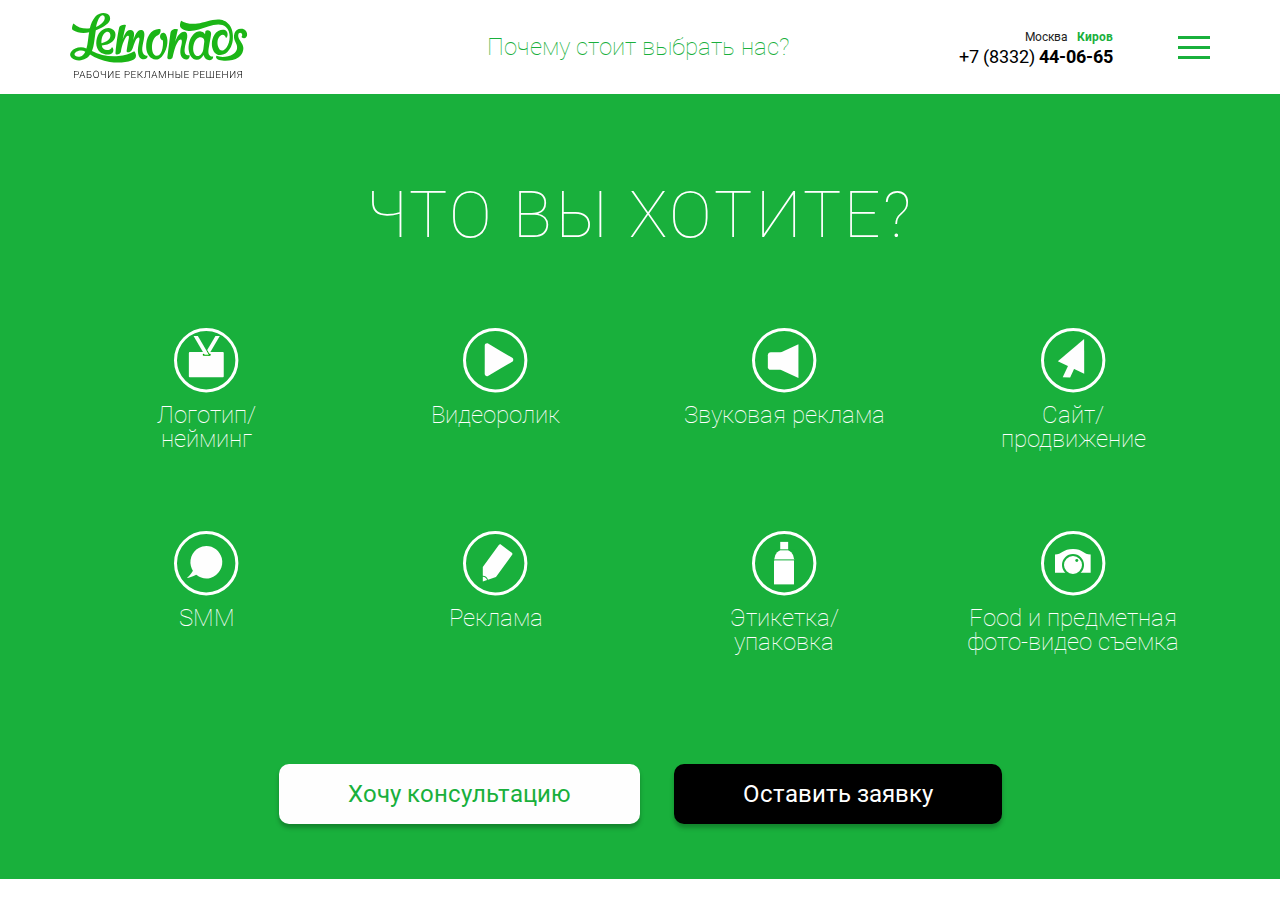
==== index.html @ 6848acca "+ кнопки в hero" ====
<!DOCTYPE html>
<html lang="en">
<head>
    <meta charset="UTF-8">
    <meta name="viewport" content="width=device-width, initial-scale=1.0">
    <title>Lemonads</title>
    <link rel="stylesheet" href="css/style.min.css">
</head>
<body>
    <header class="header">
        <div class="container">
            <div class="header__wrap">

                <div class="header__logo-box">
                    <a href="#"><img src="images/logo.svg" alt="lemonads"></a>
                </div>

                <div class="header__query">Почему стоит выбрать нас?</div>

                <div class="header__phone-menu">
                    <div class="header__phone-box">
                        <div class="header__city-box">
                            <span class="header__city">Москва</span>
                            <span class="header__city header__city_active">Киров</span>
                        </div>
                        <a href="tel:+78332440665">+7 (8332) <strong>44-06-65</strong></a>
                    </div>
                    <button class="btn-menu">
                        <span class="line line-1"></span>
                        <span class="line line-2"></span>
                        <span class="line line-3"></span>
                    </button>
                </div>
            </div>
            <!-- /.header__wrap -->
        </div>
        <!-- /.container -->
    </header>
    <!-- /.header -->

    <main class="main">
        <section class="section hero">
            <div class="container">
                <h1 class="hero__title">Что вы хотите?</h1>

                <div class="hero__wrap">

                    <div class="hero__box">
                        <div class="hero__box-img">
                            <img src="images/hero-1.svg" alt="">
                        </div>
                        <p class="hero__text">Логотип/<br>нейминг</p>
                    </div>
                    <div class="hero__box">
                        <div class="hero__box-img">
                            <img src="images/hero-2.svg" alt="">
                        </div>
                        <p class="hero__text">Видеоролик</p>
                    </div>
                    <div class="hero__box">
                        <div class="hero__box-img">
                            <img src="images/hero-3.svg" alt="">
                        </div>
                        <p class="hero__text">Звуковая реклама</p>
                    </div>
                    <div class="hero__box">
                        <div class="hero__box-img">
                            <img src="images/hero-4.svg" alt="">
                        </div>
                        <p class="hero__text">Сайт/<br>продвижение</p>
                    </div>

                    <div class="hero__box">
                        <div class="hero__box-img">
                            <img src="images/hero-5.svg" alt="">
                        </div>
                        <p class="hero__text">SMM</p>
                    </div>
                    <div class="hero__box">
                        <div class="hero__box-img">
                            <img src="images/hero-6.svg" alt="">
                        </div>
                        <p class="hero__text">Реклама</p>
                    </div>
                    <div class="hero__box">
                        <div class="hero__box-img">
                            <img src="images/hero-7.svg" alt="">
                        </div>
                        <p class="hero__text">Этикетка/<br>упаковка</p>
                    </div>
                    <div class="hero__box">
                        <div class="hero__box-img">
                            <img src="images/hero-8.svg" alt="">
                        </div>
                        <p class="hero__text">Food и предметная<br>фото-видео съемка</p>
                    </div>


                </div>
                <!-- /.hero__wrap -->

                <div class="hero__btn-box">
                    <button class="btn btn-white">Хочу консультацию</button>
                    <button class="btn btn-black">Оставить заявку</button>
                </div>
            </div>
        </section>
        <!-- /.section hero -->

    </main>
    <!-- /.main -->
</body>
</html>
---- css/style.min.css ----
/* http://meyerweb.com/eric/tools/css/reset/
   v2.0-modified | 20110126
   License: none (public domain)
*/
html, body, div, span, applet, object, iframe,
h1, h2, h3, h4, h5, h6, p, blockquote, pre,
a, abbr, acronym, address, big, cite, code,
del, dfn, em, img, ins, kbd, q, s, samp,
small, strike, strong, sub, sup, tt, var,
b, u, i, center,
dl, dt, dd, ol, ul, li,
fieldset, form, label, legend,
table, caption, tbody, tfoot, thead, tr, th, td,
article, aside, canvas, details, embed,
figure, figcaption, footer, header, hgroup,
menu, nav, output, ruby, section, summary,
time, mark, audio, video {
  margin: 0;
  padding: 0;
  border: 0;
  font-size: 100%;
  font: inherit;
  vertical-align: baseline;
}

/* make sure to set some focus styles for accessibility */
:focus {
  outline: 0;
}

/* HTML5 display-role reset for older browsers */
article, aside, details, figcaption, figure,
footer, header, hgroup, menu, nav, section {
  display: block;
}

body {
  line-height: 1;
}

ol, ul {
  list-style: none;
}

blockquote, q {
  quotes: none;
}

blockquote:before, blockquote:after,
q:before, q:after {
  content: '';
  content: none;
}

table {
  border-collapse: collapse;
  border-spacing: 0;
}

input[type=search]::-webkit-search-cancel-button,
input[type=search]::-webkit-search-decoration,
input[type=search]::-webkit-search-results-button,
input[type=search]::-webkit-search-results-decoration {
  -webkit-appearance: none;
  -moz-appearance: none;
}

input[type=search] {
  -webkit-appearance: none;
  -moz-appearance: none;
  box-sizing: content-box;
}

textarea {
  overflow: auto;
  vertical-align: top;
  resize: vertical;
}

/**
 * Correct `inline-block` display not defined in IE 6/7/8/9 and Firefox 3.
 */
audio,
canvas,
video {
  display: inline-block;
  *display: inline;
  *zoom: 1;
  max-width: 100%;
}

/**
 * Prevent modern browsers from displaying `audio` without controls.
 * Remove excess height in iOS 5 devices.
 */
audio:not([controls]) {
  display: none;
  height: 0;
}

/**
 * Address styling not present in IE 7/8/9, Firefox 3, and Safari 4.
 * Known issue: no IE 6 support.
 */
[hidden] {
  display: none;
}

/**
 * 1. Correct text resizing oddly in IE 6/7 when body `font-size` is set using
 *    `em` units.
 * 2. Prevent iOS text size adjust after orientation change, without disabling
 *    user zoom.
 */
html {
  font-size: 100%;
  /* 1 */
  -webkit-text-size-adjust: 100%;
  /* 2 */
  -ms-text-size-adjust: 100%;
  /* 2 */
}

/**
 * Address `outline` inconsistency between Chrome and other browsers.
 */
a:focus {
  outline: thin dotted;
}

/**
 * Improve readability when focused and also mouse hovered in all browsers.
 */
a:active,
a:hover {
  outline: 0;
}

/**
 * 1. Remove border when inside `a` element in IE 6/7/8/9 and Firefox 3.
 * 2. Improve image quality when scaled in IE 7.
 */
img {
  border: 0;
  /* 1 */
  -ms-interpolation-mode: bicubic;
  /* 2 */
}

/**
 * Address margin not present in IE 6/7/8/9, Safari 5, and Opera 11.
 */
figure {
  margin: 0;
}

/**
 * Correct margin displayed oddly in IE 6/7.
 */
form {
  margin: 0;
}

/**
 * Define consistent border, margin, and padding.
 */
fieldset {
  border: 1px solid #c0c0c0;
  margin: 0 2px;
  padding: 0.35em 0.625em 0.75em;
}

/**
 * 1. Correct color not being inherited in IE 6/7/8/9.
 * 2. Correct text not wrapping in Firefox 3.
 * 3. Correct alignment displayed oddly in IE 6/7.
 */
legend {
  border: 0;
  /* 1 */
  padding: 0;
  white-space: normal;
  /* 2 */
  *margin-left: -7px;
  /* 3 */
}

/**
 * 1. Correct font size not being inherited in all browsers.
 * 2. Address margins set differently in IE 6/7, Firefox 3+, Safari 5,
 *    and Chrome.
 * 3. Improve appearance and consistency in all browsers.
 */
button,
input,
select,
textarea {
  font-size: 100%;
  /* 1 */
  margin: 0;
  /* 2 */
  vertical-align: baseline;
  /* 3 */
  *vertical-align: middle;
  /* 3 */
}

/**
 * Address Firefox 3+ setting `line-height` on `input` using `!important` in
 * the UA stylesheet.
 */
button,
input {
  line-height: normal;
}

/**
 * Address inconsistent `text-transform` inheritance for `button` and `select`.
 * All other form control elements do not inherit `text-transform` values.
 * Correct `button` style inheritance in Chrome, Safari 5+, and IE 6+.
 * Correct `select` style inheritance in Firefox 4+ and Opera.
 */
button,
select {
  text-transform: none;
}

/**
 * 1. Avoid the WebKit bug in Android 4.0.* where (2) destroys native `audio`
 *    and `video` controls.
 * 2. Correct inability to style clickable `input` types in iOS.
 * 3. Improve usability and consistency of cursor style between image-type
 *    `input` and others.
 * 4. Remove inner spacing in IE 7 without affecting normal text inputs.
 *    Known issue: inner spacing remains in IE 6.
 */
button,
html input[type="button"],
input[type="reset"],
input[type="submit"] {
  -webkit-appearance: button;
  /* 2 */
  cursor: pointer;
  /* 3 */
  *overflow: visible;
  /* 4 */
}

/**
 * Re-set default cursor for disabled elements.
 */
button[disabled],
html input[disabled] {
  cursor: default;
}

/**
 * 1. Address box sizing set to content-box in IE 8/9.
 * 2. Remove excess padding in IE 8/9.
 * 3. Remove excess padding in IE 7.
 *    Known issue: excess padding remains in IE 6.
 */
input[type="checkbox"],
input[type="radio"] {
  box-sizing: border-box;
  /* 1 */
  padding: 0;
  /* 2 */
  *height: 13px;
  /* 3 */
  *width: 13px;
  /* 3 */
}

/**
 * 1. Address `appearance` set to `searchfield` in Safari 5 and Chrome.
 * 2. Address `box-sizing` set to `border-box` in Safari 5 and Chrome
 *    (include `-moz` to future-proof).
 */
input[type="search"] {
  -webkit-appearance: textfield;
  /* 1 */
  /* 2 */
  box-sizing: content-box;
}

/**
 * Remove inner padding and search cancel button in Safari 5 and Chrome
 * on OS X.
 */
input[type="search"]::-webkit-search-cancel-button,
input[type="search"]::-webkit-search-decoration {
  -webkit-appearance: none;
}

/**
 * Remove inner padding and border in Firefox 3+.
 */
button::-moz-focus-inner,
input::-moz-focus-inner {
  border: 0;
  padding: 0;
}

/**
 * 1. Remove default vertical scrollbar in IE 6/7/8/9.
 * 2. Improve readability and alignment in all browsers.
 */
textarea {
  overflow: auto;
  /* 1 */
  vertical-align: top;
  /* 2 */
}

/**
 * Remove most spacing between table cells.
 */
table {
  border-collapse: collapse;
  border-spacing: 0;
}

html,
button,
input,
select,
textarea {
  color: #222;
}

::selection {
  background: #b3d4fc;
  text-shadow: none;
}

img {
  vertical-align: middle;
}

fieldset {
  border: 0;
  margin: 0;
  padding: 0;
}

textarea {
  resize: vertical;
}

.chromeframe {
  margin: 0.2em 0;
  background: #ccc;
  color: #000;
  padding: 0.2em 0;
}

@font-face {
  font-family: 'Roboto Regular';
  src: url("../fonts/Roboto-Regular.eot");
  src: url("../fonts/Roboto-Regular.eot?#iefix") format("embedded-opentype"), url("../fonts/Roboto-Regular.woff2") format("woff2"), url("../fonts/Roboto-Regular.woff") format("woff"), url("../fonts/Roboto-Regular.ttf") format("truetype"), url("../fonts/Roboto-Regular.svg#Roboto-Regular") format("svg");
  font-weight: normal;
  font-style: normal;
}

@font-face {
  font-family: 'Roboto Thin';
  src: url("../fonts/Roboto-Thin.eot");
  src: url("../fonts/Roboto-Thin.eot?#iefix") format("embedded-opentype"), url("../fonts/Roboto-Thin.woff2") format("woff2"), url("../fonts/Roboto-Thin.woff") format("woff"), url("../fonts/Roboto-Thin.ttf") format("truetype"), url("../fonts/Roboto-Thin.svg#Roboto-Thin") format("svg");
  font-weight: 100;
  font-style: normal;
}

@font-face {
  font-family: 'Roboto Bold';
  src: url("../fonts/Roboto-Bold.eot");
  src: url("../fonts/Roboto-Bold.eot?#iefix") format("embedded-opentype"), url("../fonts/Roboto-Bold.woff2") format("woff2"), url("../fonts/Roboto-Bold.woff") format("woff"), url("../fonts/Roboto-Bold.ttf") format("truetype"), url("../fonts/Roboto-Bold.svg#Roboto-Bold") format("svg");
  font-weight: bold;
  font-style: normal;
}

@font-face {
  font-family: 'Roboto Light';
  src: url("../fonts/Roboto-Light.eot");
  src: url("../fonts/Roboto-Light.eot?#iefix") format("embedded-opentype"), url("../fonts/Roboto-Light.woff2") format("woff2"), url("../fonts/Roboto-Light.woff") format("woff"), url("../fonts/Roboto-Light.ttf") format("truetype"), url("../fonts/Roboto-Light.svg#Roboto-Light") format("svg");
  font-weight: 300;
  font-style: normal;
}

html {
  font-size: 10px;
}

body {
  font-size: 1.6rem;
  font-family: 'Roboto Thin', sans-serif;
}

.btn {
  padding: 16px 69px;
  box-shadow: 0px 4px 4px rgba(0, 0, 0, 0.25);
  font-size: 2.4rem;
  border-radius: 10px;
  border: none;
  font-family: 'Roboto Regular', sans-serif;
}

.btn-green {
  background: #19B03C;
  color: #ffffff;
}

.btn-black {
  background: #000000;
  color: #ffffff;
}

.btn-white {
  background: #FEFEFE;
  color: #19B03C;
}

@media (max-width: 992px) {
  html {
    font-size: 9px;
  }
}

@media (max-width: 768px) {
  html {
    font-size: 8px;
  }
}

@media (max-width: 600px) {
  html {
    font-size: 7px;
  }
}

* {
  box-sizing: border-box;
}

@media (min-width: 1200px) {
  .container {
    max-width: 1140px;
    margin: auto;
  }
}

@media (max-width: 1200px) {
  .container {
    max-width: 1140px;
    margin: auto;
    padding-left: 15px;
    margin-right: 15px;
  }
}

@media (max-width: 992px) {
  .container {
    max-width: 960px;
    padding-left: 15px;
    padding-right: 15px;
  }
}

@media (max-width: 768px) {
  .container {
    max-width: 720px;
  }
}

@media (max-width: 600px) {
  .container {
    max-width: 100%;
    margin-right: 0;
  }
}

.header {
  position: fixed;
  height: 94px;
  top: 0;
  left: 0;
  width: 100%;
  background: #ffffff;
}

.header__wrap {
  display: flex;
  justify-content: space-between;
  align-items: center;
  padding: 1.3rem 0;
}

.header__query {
  padding-left: 6%;
  color: #19B03C;
  font-size: 2.4rem;
}

.header__phone-menu {
  display: flex;
  align-items: center;
}

.header__phone-box {
  margin-right: 6.5rem;
  text-align: right;
}

.header__phone-box a {
  font-family: 'Roboto Regular', sans-serif;
  font-size: 1.8rem;
  color: #000000;
  text-decoration: none;
}

.header__phone-box a strong {
  font-family: 'Roboto Bold', sans-serif;
}

.header__city-box {
  margin-bottom: 4px;
}

.header__city {
  display: inline-block;
  margin-left: 5px;
  font-size: 1.2rem;
  font-family: 'Roboto Regular', sans-serif;
}

.header__city:hover {
  cursor: pointer;
}

.header__city_active {
  font-family: 'Roboto Bold', sans-serif;
  color: #19B03C;
}

.btn-menu {
  padding: 0;
  background: transparent;
  border: none;
}

.line {
  display: block;
  height: 3px;
  width: 32px;
  background: #19B03C;
}

.line-2 {
  margin: 7px 0;
}

.hero {
  margin-top: 94px;
  padding-top: 9rem;
  padding-bottom: 5.5rem;
  background: #19B03C;
  color: #ffffff;
}

.hero__title {
  text-align: center;
  font-family: 'Roboto Thin', sans-serif;
  font-size: 6.4rem;
  letter-spacing: 0.05em;
  text-transform: uppercase;
}

.hero__wrap {
  display: flex;
  justify-content: space-between;
  flex-wrap: wrap;
}

.hero__box {
  display: flex;
  flex-direction: column;
  align-items: center;
  width: 24%;
  margin-top: 8rem;
}

.hero__box-img {
  max-width: 65px;
  margin-bottom: 10px;
}

.hero__box-img img {
  width: 100%;
}

.hero__text {
  font-size: 2.4rem;
  text-align: center;
}

.hero__btn-box {
  margin-top: 11rem;
  text-align: center;
}

.hero__btn-box button {
  margin: 0 1.5rem;
}
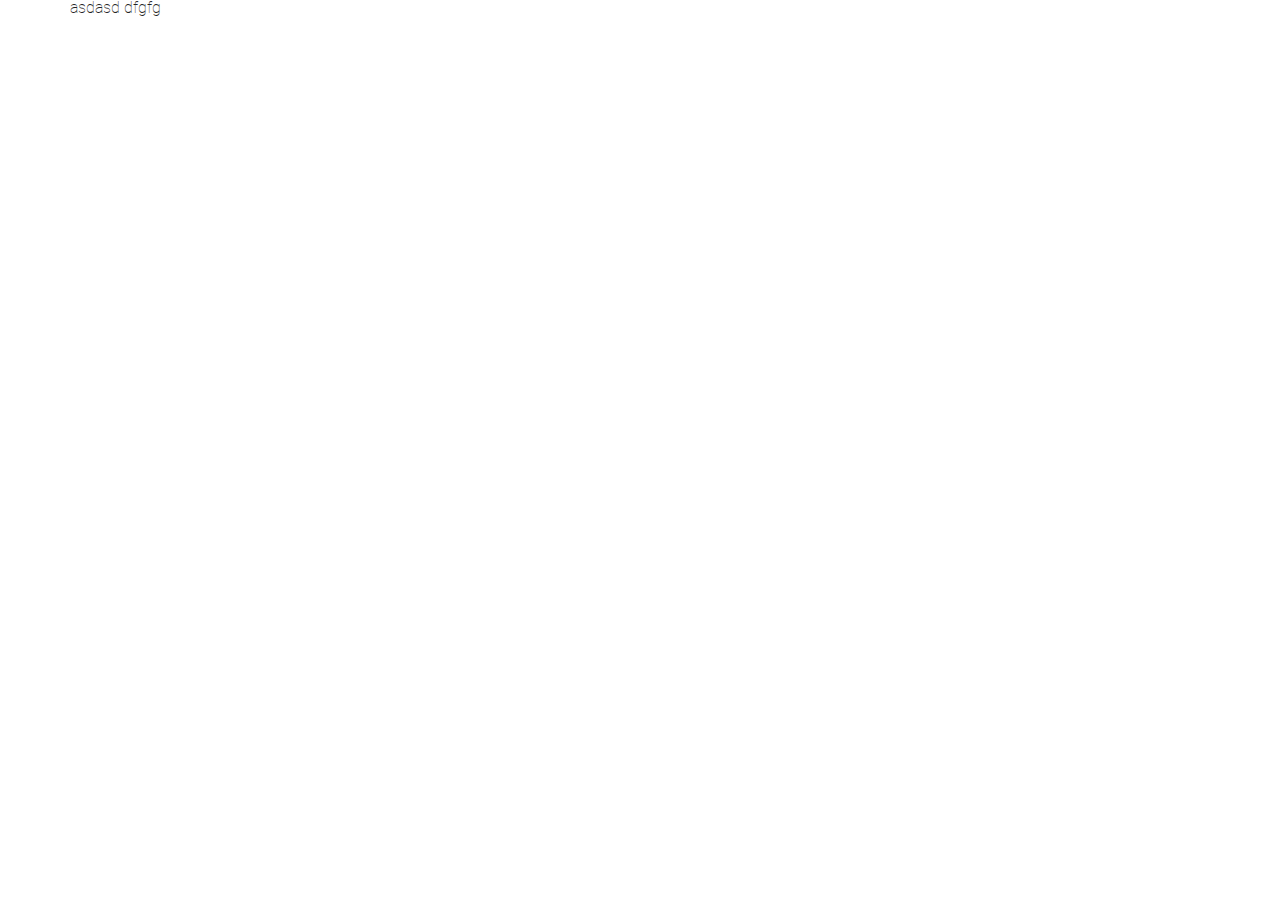
==== commit 79bee986: "qwe" ====
--- a/index.html
+++ b/index.html
@@ -7,107 +7,8 @@
     <link rel="stylesheet" href="css/style.min.css">
 </head>
 <body>
-    <header class="header">
-        <div class="container">
-            <div class="header__wrap">
-
-                <div class="header__logo-box">
-                    <a href="#"><img src="images/logo.svg" alt="lemonads"></a>
-                </div>
-
-                <div class="header__query">Почему стоит выбрать нас?</div>
-
-                <div class="header__phone-menu">
-                    <div class="header__phone-box">
-                        <div class="header__city-box">
-                            <span class="header__city">Москва</span>
-                            <span class="header__city header__city_active">Киров</span>
-                        </div>
-                        <a href="tel:+78332440665">+7 (8332) <strong>44-06-65</strong></a>
-                    </div>
-                    <button class="btn-menu">
-                        <span class="line line-1"></span>
-                        <span class="line line-2"></span>
-                        <span class="line line-3"></span>
-                    </button>
-                </div>
-            </div>
-            <!-- /.header__wrap -->
-        </div>
-        <!-- /.container -->
-    </header>
-    <!-- /.header -->
-
-    <main class="main">
-        <section class="section hero">
-            <div class="container">
-                <h1 class="hero__title">Что вы хотите?</h1>
-
-                <div class="hero__wrap">
-
-                    <div class="hero__box">
-                        <div class="hero__box-img">
-                            <img src="images/hero-1.svg" alt="">
-                        </div>
-                        <p class="hero__text">Логотип/<br>нейминг</p>
-                    </div>
-                    <div class="hero__box">
-                        <div class="hero__box-img">
-                            <img src="images/hero-2.svg" alt="">
-                        </div>
-                        <p class="hero__text">Видеоролик</p>
-                    </div>
-                    <div class="hero__box">
-                        <div class="hero__box-img">
-                            <img src="images/hero-3.svg" alt="">
-                        </div>
-                        <p class="hero__text">Звуковая реклама</p>
-                    </div>
-                    <div class="hero__box">
-                        <div class="hero__box-img">
-                            <img src="images/hero-4.svg" alt="">
-                        </div>
-                        <p class="hero__text">Сайт/<br>продвижение</p>
-                    </div>
-
-                    <div class="hero__box">
-                        <div class="hero__box-img">
-                            <img src="images/hero-5.svg" alt="">
-                        </div>
-                        <p class="hero__text">SMM</p>
-                    </div>
-                    <div class="hero__box">
-                        <div class="hero__box-img">
-                            <img src="images/hero-6.svg" alt="">
-                        </div>
-                        <p class="hero__text">Реклама</p>
-                    </div>
-                    <div class="hero__box">
-                        <div class="hero__box-img">
-                            <img src="images/hero-7.svg" alt="">
-                        </div>
-                        <p class="hero__text">Этикетка/<br>упаковка</p>
-                    </div>
-                    <div class="hero__box">
-                        <div class="hero__box-img">
-                            <img src="images/hero-8.svg" alt="">
-                        </div>
-                        <p class="hero__text">Food и предметная<br>фото-видео съемка</p>
-                    </div>
-
-
-                </div>
-                <!-- /.hero__wrap -->
-
-                <div class="hero__btn-box">
-                    <button class="btn btn-white">Хочу консультацию</button>
-                    <button class="btn btn-black">Оставить заявку</button>
-                </div>
-            </div>
-        </section>
-        <!-- /.section hero -->
-
-    </main>
-    <!-- /.main -->
+    <div class="container">
+        asdasd dfgfg
+    </div>
 </body>
 </html>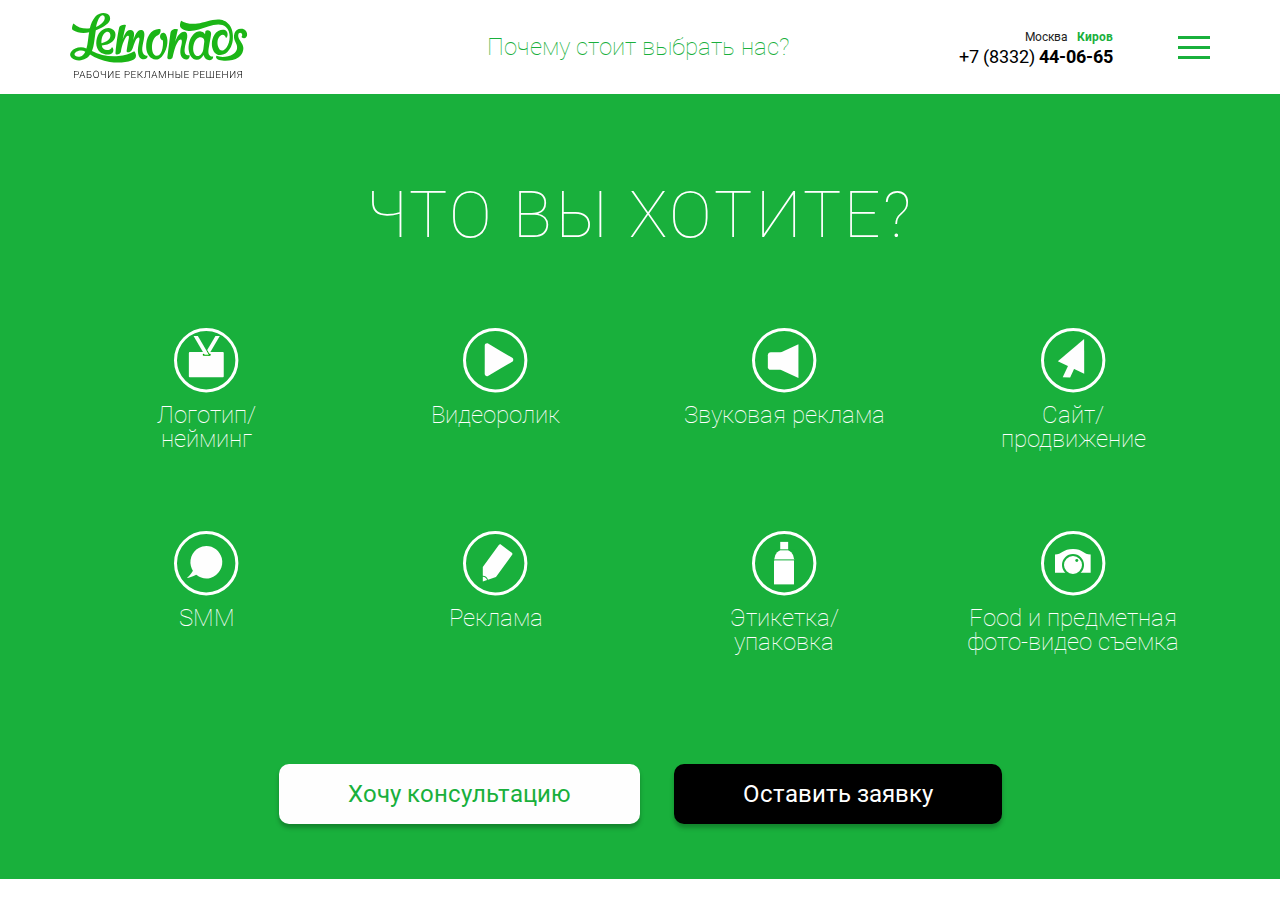
==== commit efbbf985: "Merge remote-tracking branch 'origin/master'" ====
--- a/index.html
+++ b/index.html
@@ -7,8 +7,115 @@
     <link rel="stylesheet" href="css/style.min.css">
 </head>
 <body>
-    <div class="container">
-        asdasd dfgfg
-    </div>
+    <header class="header">
+        <div class="container">
+            <div class="header__wrap">
+
+                <div class="header__logo-box">
+                    <a href="#"><img src="images/logo.svg" alt="lemonads"></a>
+                </div>
+
+                <div class="header__query">Почему стоит выбрать нас?</div>
+
+                <div class="header__phone-menu">
+                    <div class="header__phone-box">
+                        <div class="header__city-box">
+                            <span class="header__city">Москва</span>
+                            <span class="header__city header__city_active">Киров</span>
+                        </div>
+                        <a href="tel:+78332440665">+7 (8332) <strong>44-06-65</strong></a>
+                    </div>
+                    <button class="btn-menu">
+                        <span class="line line-1"></span>
+                        <span class="line line-2"></span>
+                        <span class="line line-3"></span>
+                    </button>
+                </div>
+            </div>
+            <!-- /.header__wrap -->
+        </div>
+        <!-- /.container -->
+    </header>
+    <!-- /.header -->
+
+    <main class="main">
+        <section class="section hero">
+            <div class="container">
+                <h1 class="hero__title">Что вы хотите?</h1>
+
+                <div class="hero__wrap">
+
+                    <div class="hero__box">
+                        <div class="hero__box-img">
+                            <img src="images/hero-1.svg" alt="">
+                        </div>
+                        <p class="hero__text">Логотип/<br>нейминг</p>
+                    </div>
+                    <div class="hero__box">
+                        <div class="hero__box-img">
+                            <img src="images/hero-2.svg" alt="">
+                        </div>
+                        <p class="hero__text">Видеоролик</p>
+                    </div>
+                    <div class="hero__box">
+                        <div class="hero__box-img">
+                            <img src="images/hero-3.svg" alt="">
+                        </div>
+                        <p class="hero__text">Звуковая реклама</p>
+                    </div>
+                    <div class="hero__box">
+                        <div class="hero__box-img">
+                            <img src="images/hero-4.svg" alt="">
+                        </div>
+                        <p class="hero__text">Сайт/<br>продвижение</p>
+                    </div>
+
+                    <div class="hero__box">
+                        <div class="hero__box-img">
+                            <img src="images/hero-5.svg" alt="">
+                        </div>
+                        <p class="hero__text">SMM</p>
+                    </div>
+                    <div class="hero__box">
+                        <div class="hero__box-img">
+                            <img src="images/hero-6.svg" alt="">
+                        </div>
+                        <p class="hero__text">Реклама</p>
+                    </div>
+                    <div class="hero__box">
+                        <div class="hero__box-img">
+                            <img src="images/hero-7.svg" alt="">
+                        </div>
+                        <p class="hero__text">Этикетка/<br>упаковка</p>
+                    </div>
+                    <div class="hero__box">
+                        <div class="hero__box-img">
+                            <img src="images/hero-8.svg" alt="">
+                        </div>
+                        <p class="hero__text">Food и предметная<br>фото-видео съемка</p>
+                    </div>
+
+
+                </div>
+                <!-- /.hero__wrap -->
+
+                <div class="hero__btn-box">
+                    <button class="btn btn-white">Хочу консультацию</button>
+                    <button class="btn btn-black">Оставить заявку</button>
+                </div>
+            </div>
+        </section>
+        <!-- /.section hero -->
+
+        <section class="section works">
+            <div class="container">
+                
+            </div>
+            <!-- /.container -->
+        </section>
+        <!-- /.section works -->
+
+    </main>
+    <!-- /.main -->
 </body>
 </html>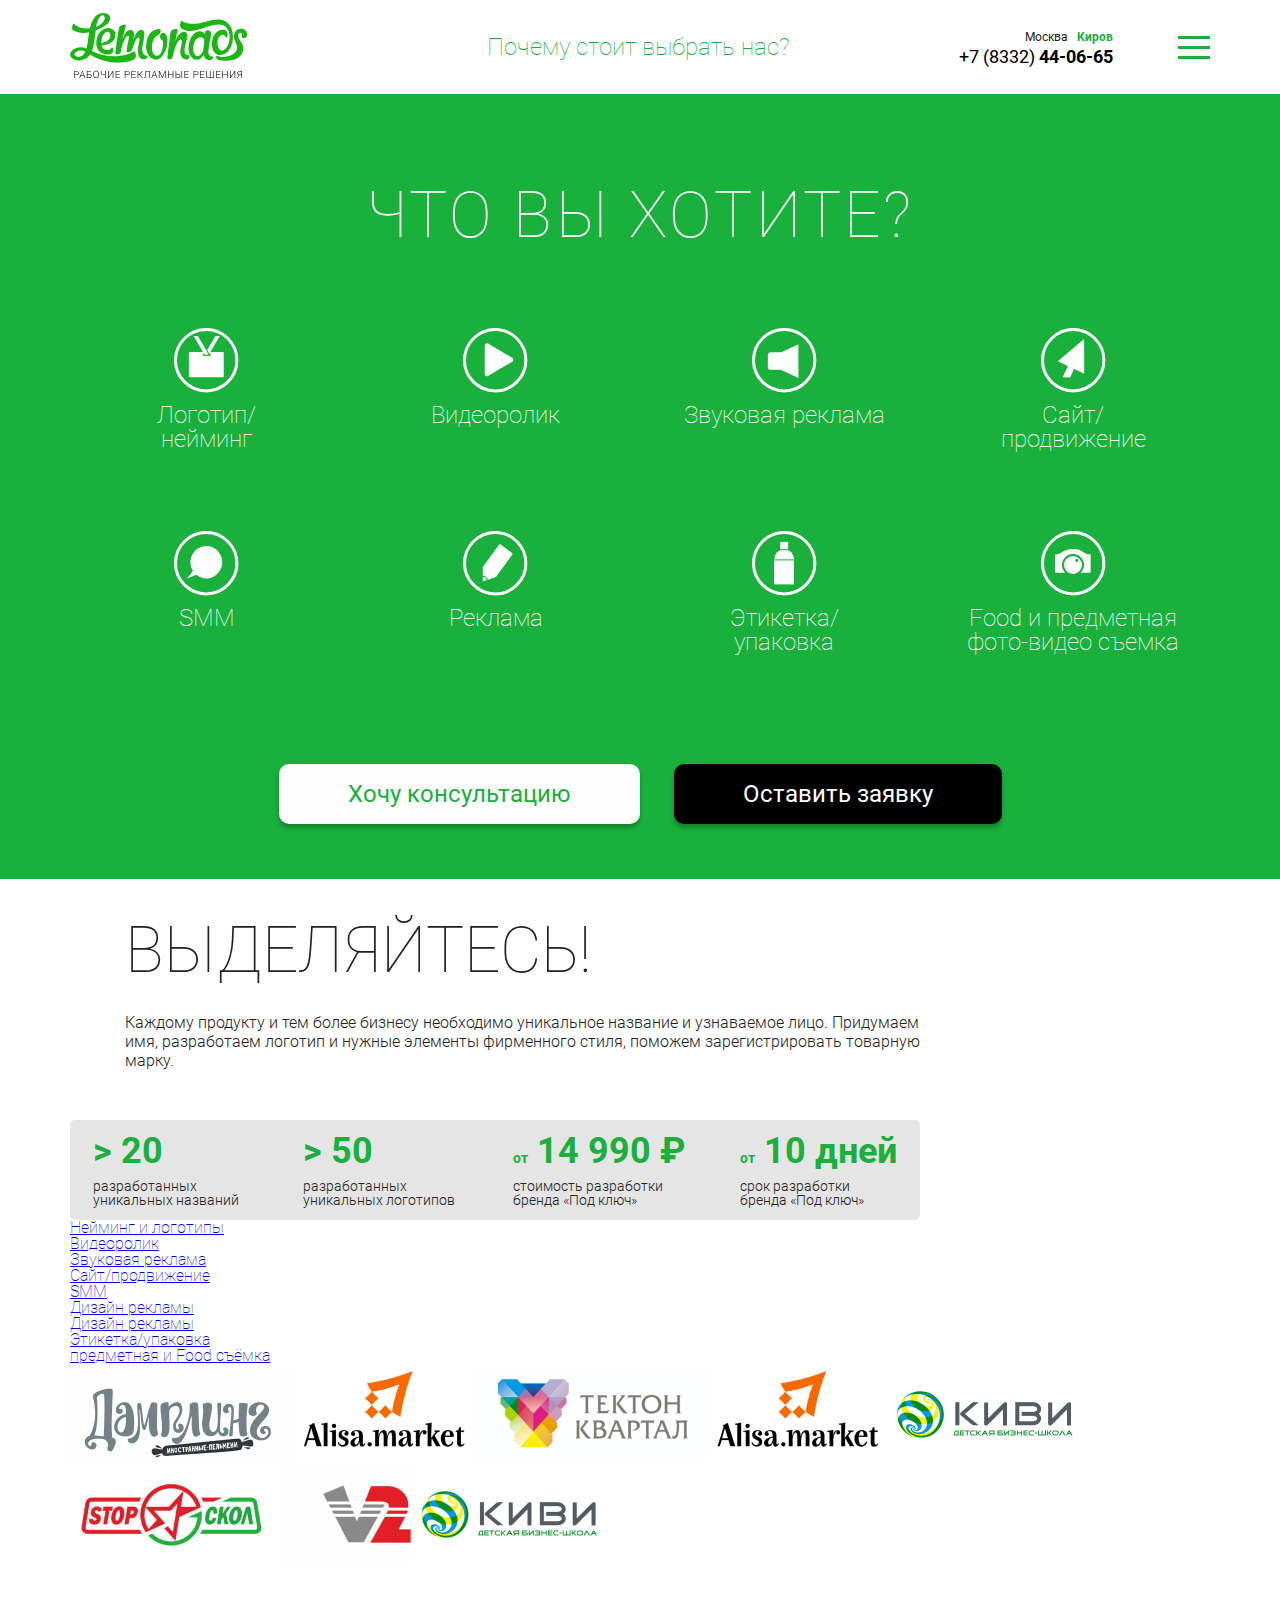
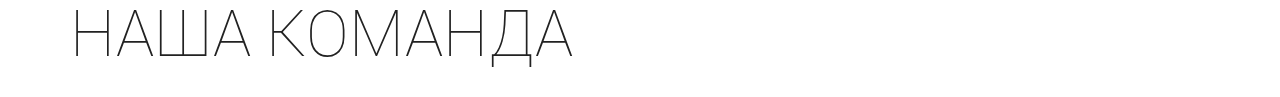
==== commit bbd677f0: "1" ====
--- a/index.html
+++ b/index.html
@@ -109,12 +109,71 @@
 
         <section class="section works">
             <div class="container">
-                
+                <div class="works__info-menu">
+                    <div class="works__info-box">
+                        <div class="works__desc-box">
+                            <h2 class="section__title">Выделяйтесь!</h2>
+                            <p class="p works__desc-text">Каждому продукту и тем более бизнесу необходимо уникальное название и узнаваемое лицо. Придумаем имя, разработаем логотип и нужные элементы фирменного стиля, поможем зарегистрировать товарную марку.</p>
+                        </div>
+                        <div class="works__counter-wrap">
+                            <div class="works__counter-box">
+                                <div class="works__counter-nub">&gt; 20</div>
+                                <p class="works__counter-text">разработанных уникальных названий</p>
+                            </div>
+                            <div class="works__counter-box">
+                                <div class="works__counter-nub">&gt; 50</div>
+                                <p class="works__counter-text">разработанных уникальных логотипов</p>
+                            </div>
+                            <div class="works__counter-box">
+                                <div class="works__counter-nub"><small>от</small> 14 990 &#8381;</div>
+                                <p class="works__counter-text">стоимость разработки бренда «Под ключ»</p>
+                            </div>
+                            <div class="works__counter-box">
+                                <div class="works__counter-nub"><small>от</small> 10 дней</div>
+                                <p class="works__counter-text">срок разработки бренда «Под ключ»</p>
+                            </div>
+
+                        </div>
+                    </div>
+                    <div class="works__menu-box">
+                        <ul class="works__menu-list">
+                            <li class="works__menu-item"><a href="#" class="works__menu-link works__menu-link_active">Нейминг и логотипы</a></li>
+                            <li class="works__menu-item"><a href="#" class="works__menu-link">Видеоролик</a></li>
+                            <li class="works__menu-item"><a href="#" class="works__menu-link">Звуковая реклама</a></li>
+                            <li class="works__menu-item"><a href="#" class="works__menu-link">Сайт/продвижение</a></li>
+                            <li class="works__menu-item"><a href="#" class="works__menu-link">SMM</a></li>
+                            <li class="works__menu-item"><a href="#" class="works__menu-link">Дизайн рекламы</a></li>
+                            <li class="works__menu-item"><a href="#" class="works__menu-link">Дизайн рекламы</a></li>
+                            <li class="works__menu-item"><a href="#" class="works__menu-link">Этикетка/упаковка</a></li>
+                            <li class="works__menu-item"><a href="#" class="works__menu-link">предметная и Food съёмка</a></li>
+                        </ul>
+                    </div>
+                </div>
+                <div class="work__example-wrap">
+                    <div class="works__example-box">
+                        <a href=""><img src="images/example-1.png" alt=""></a>
+                        <a href=""><img src="images/example-2.png" alt=""></a>
+                        <a href=""><img src="images/example-3.png" alt=""></a>
+                        <a href=""><img src="images/example-4.png" alt=""></a>
+                        <a href=""><img src="images/example-5.png" alt=""></a>
+                        <a href=""><img src="images/example-6.png" alt=""></a>
+                        <a href=""><img src="images/example-7.png" alt=""></a>
+                        <a href=""><img src="images/example-8.png" alt=""></a>
+                    </div>
+                </div>
+                <!-- /.work__example-wrap -->
             </div>
             <!-- /.container -->
         </section>
         <!-- /.section works -->
 
+        <div class="section comands">
+            <div class="container">
+                <h2 class="section__title">Наша команда</h2>
+            </div>
+        </div>
+        <!-- /.section comands -->
+
     </main>
     <!-- /.main -->
 </body>
--- a/css/style.min.css
+++ b/css/style.min.css
@@ -396,6 +396,27 @@
   font-family: 'Roboto Thin', sans-serif;
 }
 
+.section {
+  padding-top: 4rem;
+}
+
+.section__title {
+  margin-bottom: 3rem;
+  font-family: 'Roboto Thin', sans-serif;
+  font-size: 6.4rem;
+  text-transform: uppercase;
+}
+
+.section__title-center {
+  text-align: center;
+}
+
+.p {
+  font-family: 'Roboto Light', sans-serif;
+  font-size: 1.6rem;
+  line-height: 1.9rem;
+}
+
 .btn {
   padding: 16px 69px;
   box-shadow: 0px 4px 4px rgba(0, 0, 0, 0.25);
@@ -611,3 +632,41 @@
 .hero__btn-box button {
   margin: 0 1.5rem;
 }
+
+.works__desc-box {
+  padding-left: 5.5rem;
+}
+
+.works__info-box {
+  max-width: 850px;
+}
+
+.works__counter-wrap {
+  display: flex;
+  align-items: center;
+  justify-content: space-between;
+  padding: 1.3rem 2.3rem;
+  background: #E5E5E5;
+  border-radius: 5px;
+}
+
+.works__desc-text {
+  margin-bottom: 5rem;
+}
+
+.works__counter-nub {
+  font-family: 'Roboto Bold', sans-serif;
+  color: #19B03C;
+  font-size: 3.6rem;
+  margin-bottom: 1rem;
+}
+
+.works__counter-nub small {
+  font-size: 1.4rem;
+}
+
+.works__counter-text {
+  max-width: 155px;
+  font-family: 'Roboto Light', sans-serif;
+  font-size: 1.4rem;
+}
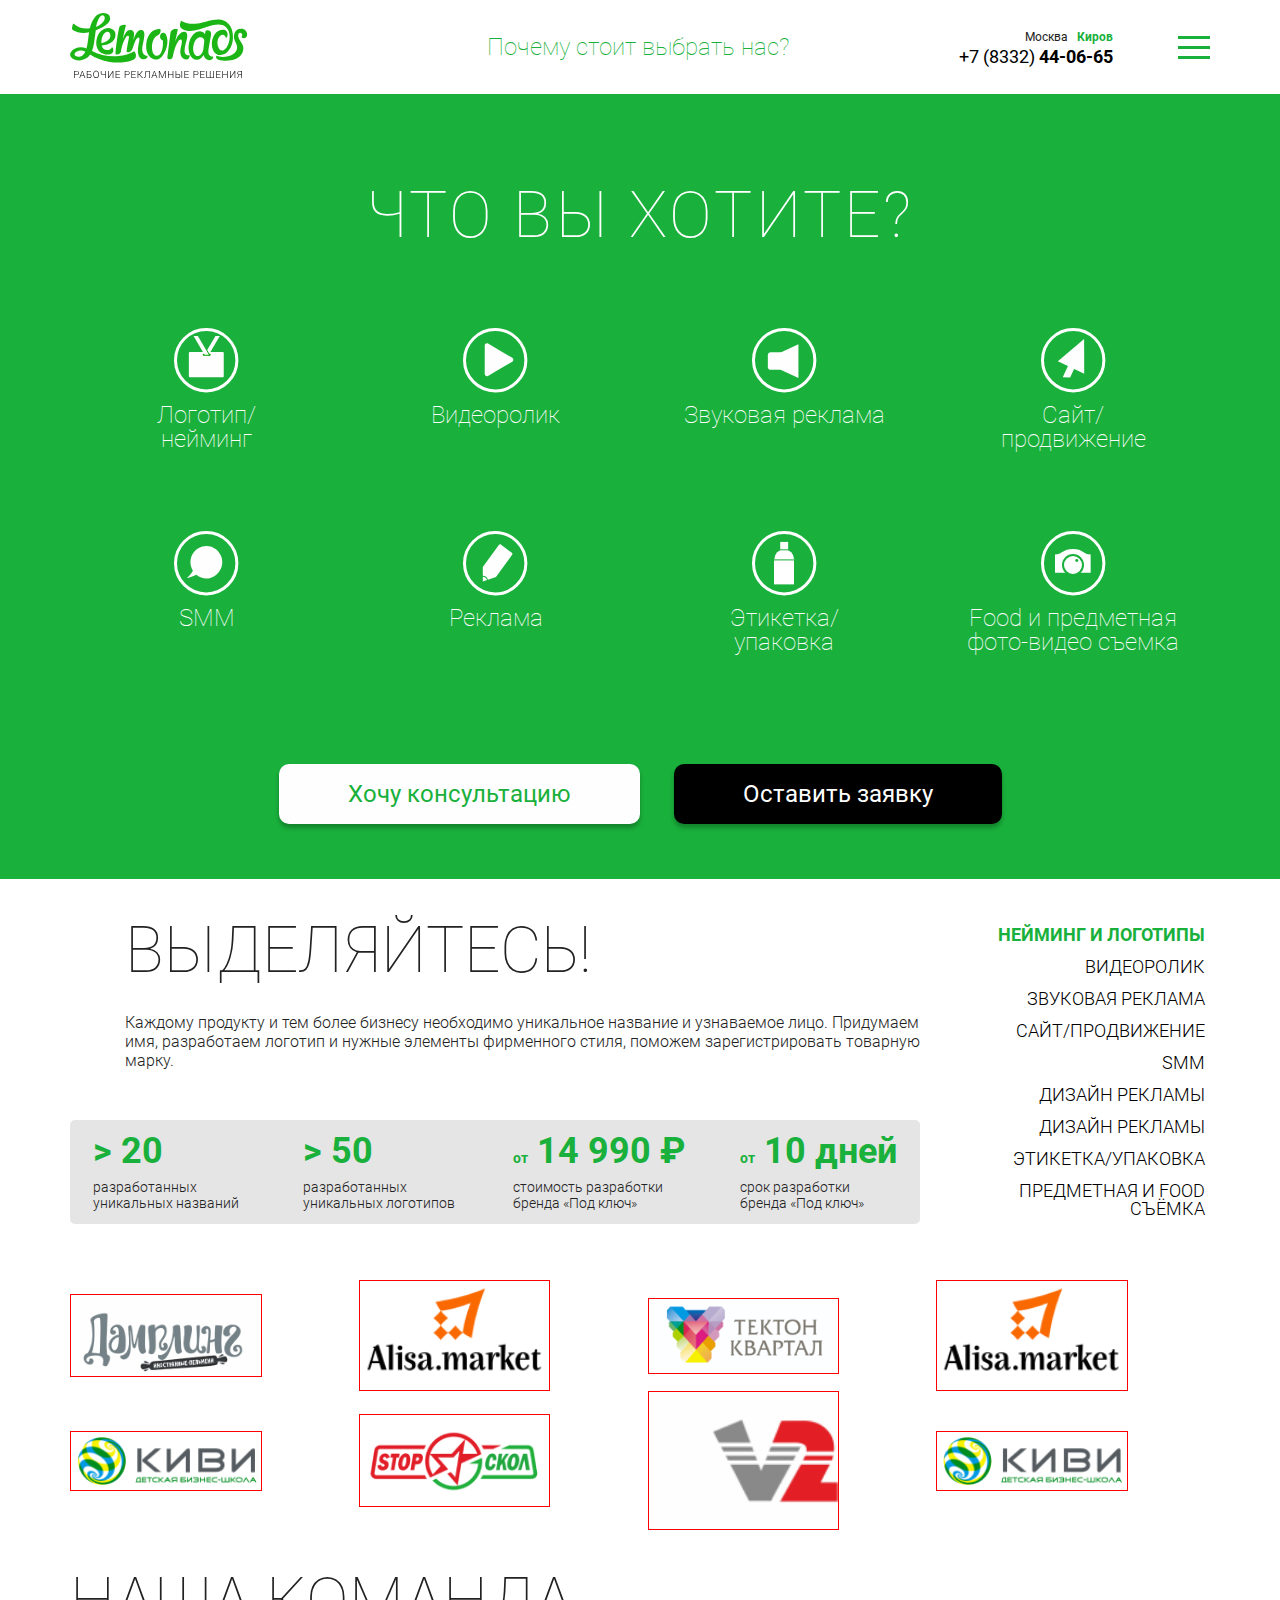
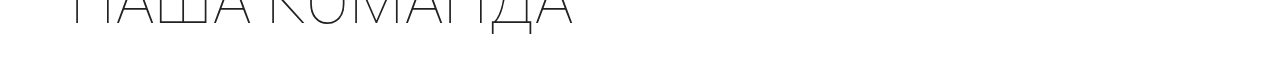
==== commit f54c03cb: "1" ====
--- a/index.html
+++ b/index.html
@@ -39,6 +39,7 @@
     <!-- /.header -->
 
     <main class="main">
+
         <section class="section hero">
             <div class="container">
                 <h1 class="hero__title">Что вы хотите?</h1>
@@ -149,17 +150,40 @@
                         </ul>
                     </div>
                 </div>
-                <div class="work__example-wrap">
+                <div class="works__example-wrap">
+
                     <div class="works__example-box">
                         <a href=""><img src="images/example-1.png" alt=""></a>
+                    </div>
+
+                    <div class="works__example-box">
                         <a href=""><img src="images/example-2.png" alt=""></a>
+                    </div>
+
+                    <div class="works__example-box">
                         <a href=""><img src="images/example-3.png" alt=""></a>
+                    </div>
+
+                    <div class="works__example-box">
                         <a href=""><img src="images/example-4.png" alt=""></a>
+                    </div>
+
+                    <div class="works__example-box">
                         <a href=""><img src="images/example-5.png" alt=""></a>
+                    </div>
+
+                    <div class="works__example-box">
                         <a href=""><img src="images/example-6.png" alt=""></a>
+                    </div>
+
+                    <div class="works__example-box">
                         <a href=""><img src="images/example-7.png" alt=""></a>
+                    </div>
+
+                    <div class="works__example-box">
                         <a href=""><img src="images/example-8.png" alt=""></a>
                     </div>
+
                 </div>
                 <!-- /.work__example-wrap -->
             </div>
--- a/css/style.min.css
+++ b/css/style.min.css
@@ -641,6 +641,12 @@
   max-width: 850px;
 }
 
+.works__info-menu {
+  display: flex;
+  justify-content: space-between;
+  margin-bottom: 5.5rem;
+}
+
 .works__counter-wrap {
   display: flex;
   align-items: center;
@@ -669,4 +675,48 @@
   max-width: 155px;
   font-family: 'Roboto Light', sans-serif;
   font-size: 1.4rem;
-}
+  line-height: 1.6rem;
+}
+
+.works__menu-list {
+  max-width: 250px;
+}
+
+.works__menu-item {
+  padding: 0.7rem 0.5rem;
+  text-align: right;
+  transition: 0.3s;
+}
+
+.works__menu-item:hover {
+  background: rgba(233, 233, 233, 0.5);
+}
+
+.works__menu-link {
+  font-family: 'Roboto Light', sans-serif;
+  font-size: 1.8rem;
+  text-transform: uppercase;
+  text-decoration: none;
+  color: #000000;
+}
+
+.works__menu-link_active {
+  color: #19B03C;
+  font-family: 'Roboto Bold', sans-serif;
+}
+
+.works__example-wrap {
+  display: flex;
+  justify-content: space-between;
+  align-items: center;
+  flex-wrap: wrap;
+}
+
+.works__example-box {
+  width: 24%;
+}
+
+.works__example-box img {
+  border: 1px solid red;
+  width: 70%;
+}
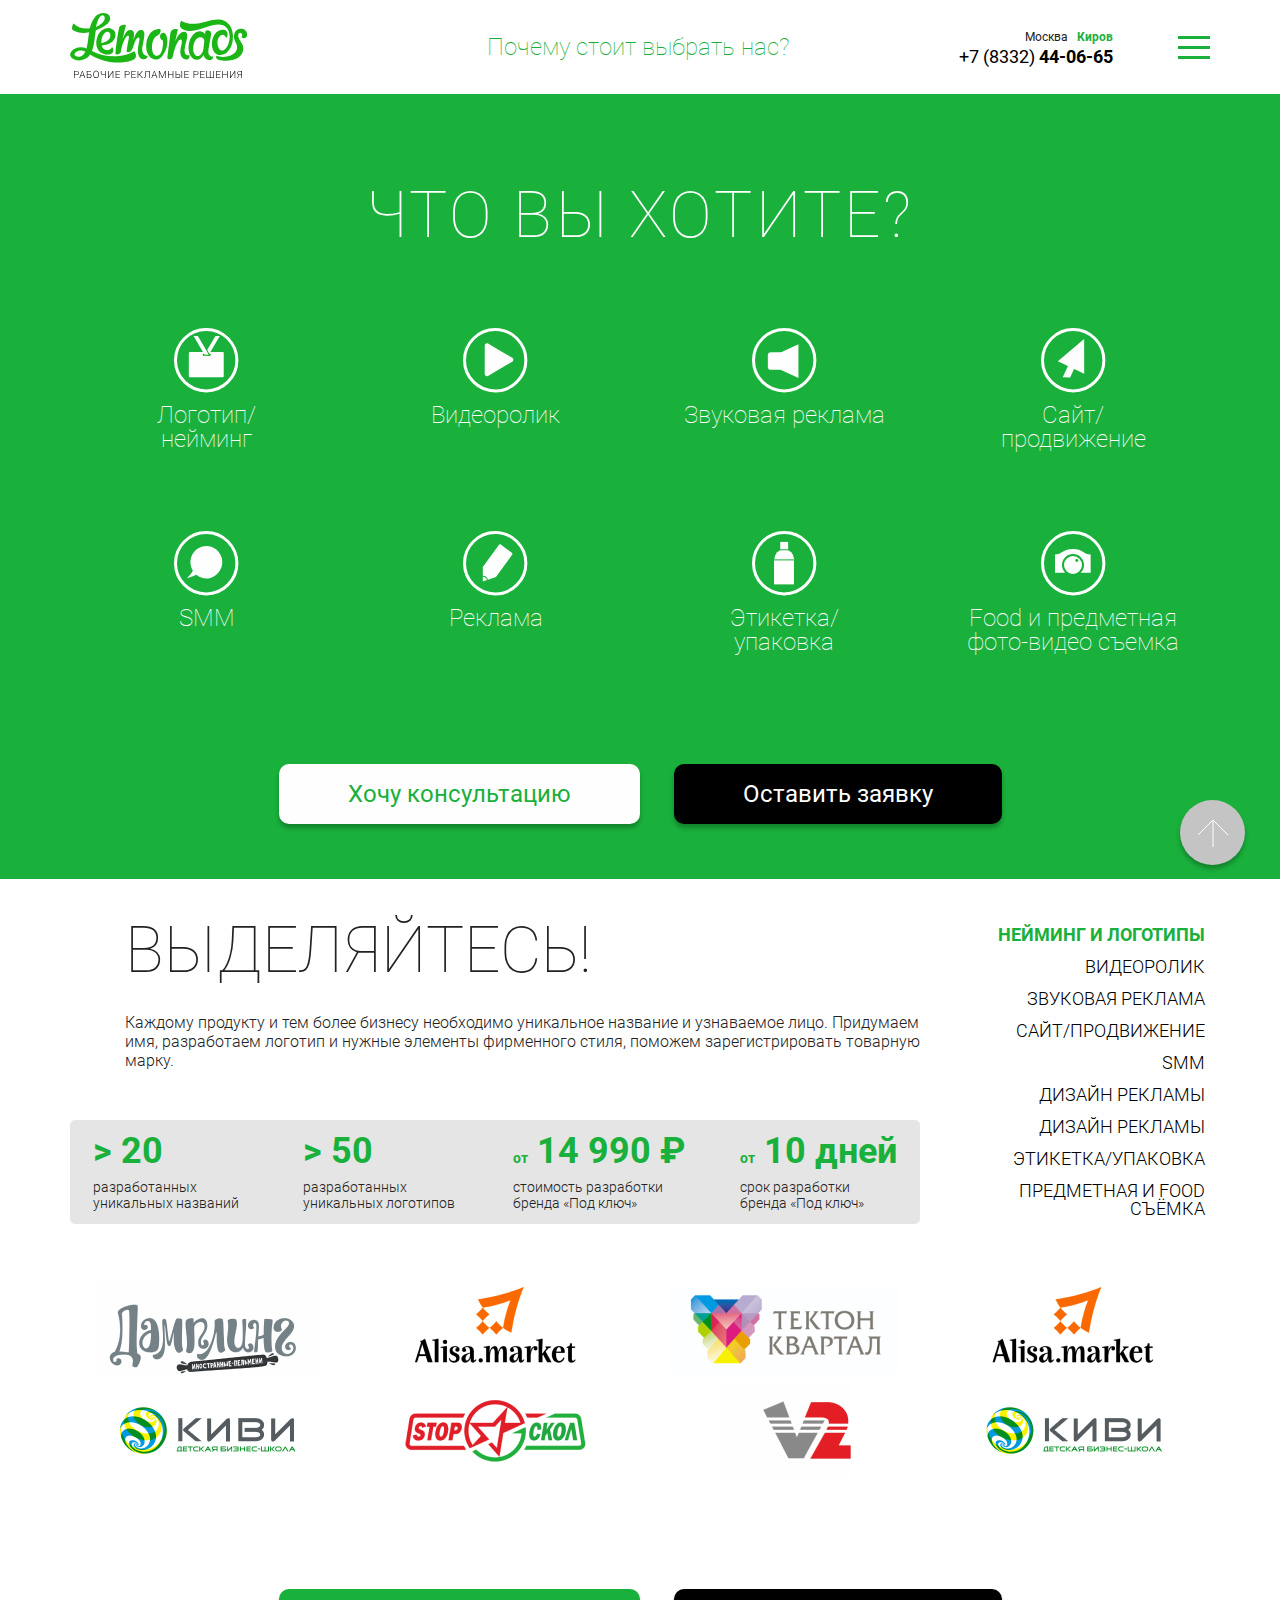
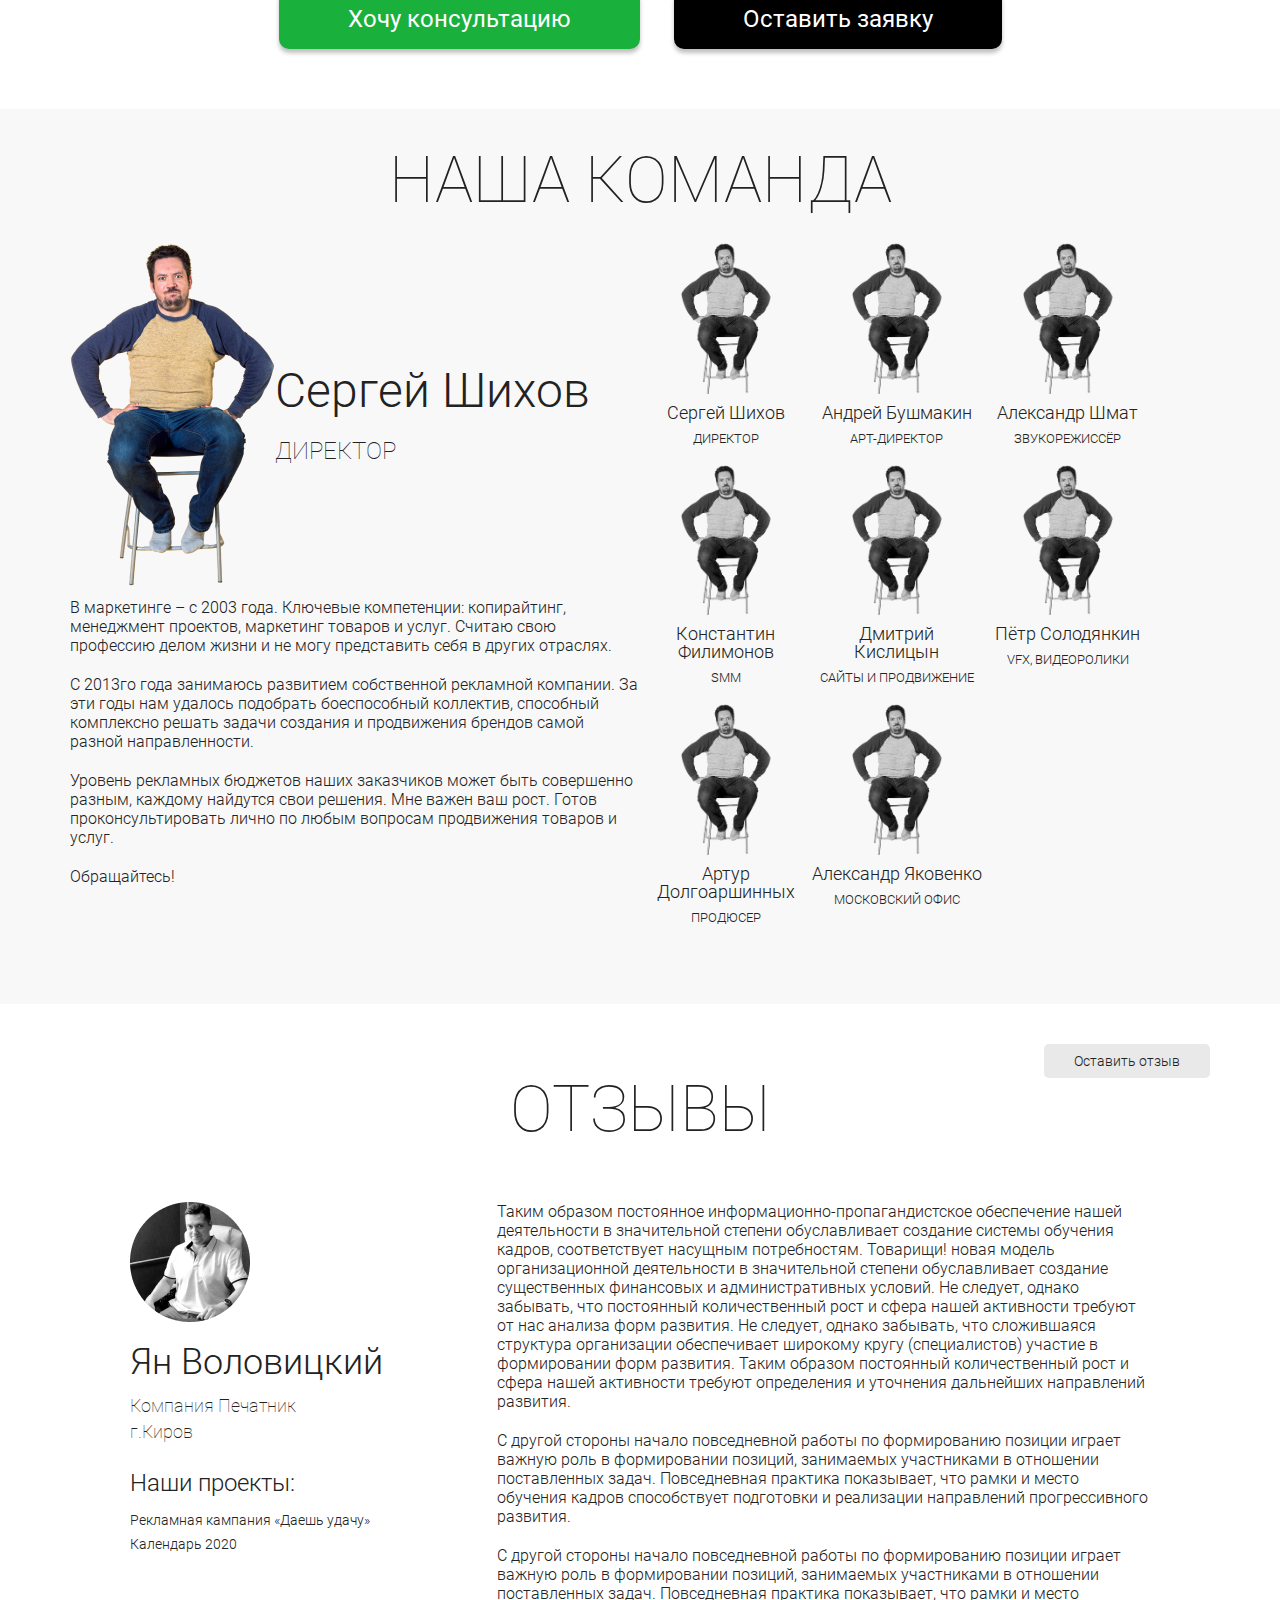
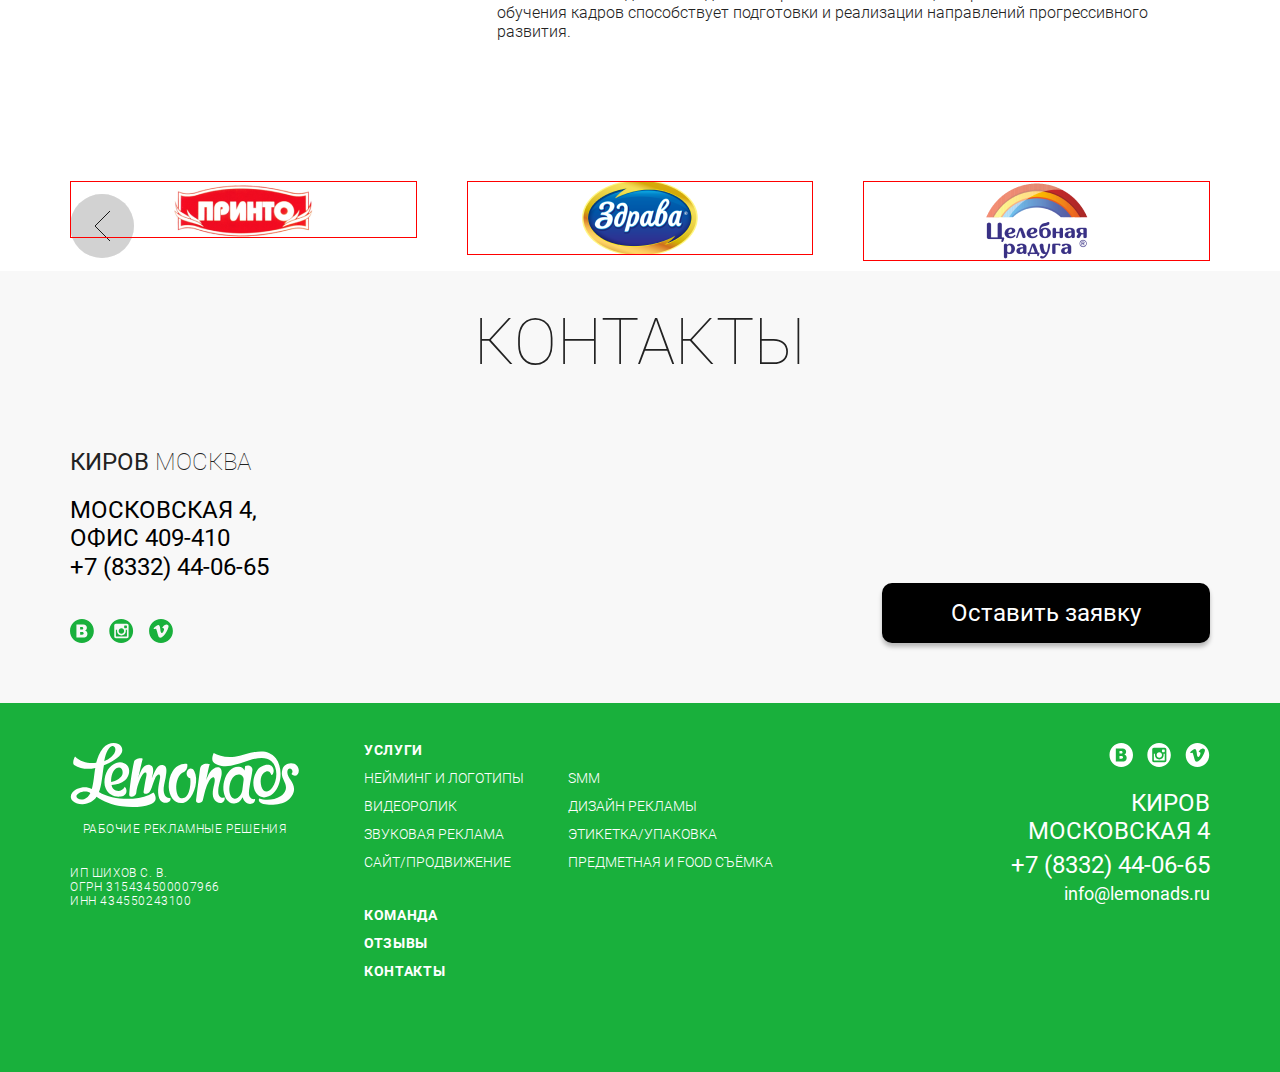
==== commit 01649d4e: "Основной сайт" ====
--- a/index.html
+++ b/index.html
@@ -4,6 +4,8 @@
     <meta charset="UTF-8">
     <meta name="viewport" content="width=device-width, initial-scale=1.0">
     <title>Lemonads</title>
+    <link rel="stylesheet" href="css/owl.carousel.min.css">
+    <link rel="stylesheet" href="css/owl.theme.default.min.css">
     <link rel="stylesheet" href="css/style.min.css">
 </head>
 <body>
@@ -185,20 +187,270 @@
                     </div>
 
                 </div>
+                <div class="hero__btn-box">
+                    <button class="btn btn-green">Хочу консультацию</button>
+                    <button class="btn btn-black">Оставить заявку</button>
+                </div>
                 <!-- /.work__example-wrap -->
             </div>
             <!-- /.container -->
         </section>
         <!-- /.section works -->
 
-        <div class="section comands">
+        <section class="section comands">
             <div class="container">
-                <h2 class="section__title">Наша команда</h2>
+                <h2 class="section__title section__title_center">Наша команда</h2>
+                <div class="comands__wrap">
+
+                    <div class="comands__person">
+                        <div class="comands__person-box">
+                            <div class="comands__person-img">
+                                <img src="images/sergei.png" alt="">
+                            </div>
+                            <div class="comands__person-desc">
+                                <div class="comands__person-name">Сергей Шихов</div>
+                                <div class="comands__person-status">Директор</div>
+                            </div>
+                        </div>
+                        <p class="p comands__person-text">В маркетинге – с 2003 года. Ключевые компетенции: копирайтинг, менеджмент проектов, маркетинг товаров и услуг. Считаю свою профессию делом жизни и не могу представить себя в других отраслях.</p>
+                            
+                        <p class="p comands__person-text">С 2013го года занимаюсь развитием собственной рекламной компании. За эти годы нам удалось подобрать боеспособный коллектив, способный комплексно решать задачи создания и продвижения брендов самой разной направленности.</p>
+                            
+                        <p class="p comands__person-text">Уровень рекламных бюджетов наших заказчиков может быть совершенно разным, каждому найдутся свои решения. Мне важен ваш рост. Готов проконсультировать лично по любым вопросам продвижения товаров и услуг.</p>
+                            
+                        <p class="p comands__person-text"> Обращайтесь!</p>
+                    </div>
+                    <!-- /.comands__person-box -->
+                    <div class="comands__people">
+
+                        <div class="comands__people-box">
+                            <div class="comands__people-img">
+                                <img src="images/sergei.png" alt="">
+                            </div>
+                            <div class="comands__people-name">Сергей Шихов</div>
+                            <div class="comands__people-status">Директор</div>
+                        </div>
+
+                        <div class="comands__people-box">
+                            <div class="comands__people-img">
+                                <img src="images/sergei.png" alt="">
+                            </div>
+                            <div class="comands__people-name">Андрей Бушмакин</div>
+                            <div class="comands__people-status">арт-директор</div>
+                        </div>
+
+                        <div class="comands__people-box">
+                            <div class="comands__people-img">
+                                <img src="images/sergei.png" alt="">
+                            </div>
+                            <div class="comands__people-name">Александр Шмат</div>
+                            <div class="comands__people-status">звукорежиссёр</div>
+                        </div>
+
+                        <div class="comands__people-box">
+                            <div class="comands__people-img">
+                                <img src="images/sergei.png" alt="">
+                            </div>
+                            <div class="comands__people-name">Константин Филимонов</div>
+                            <div class="comands__people-status">SMM</div>
+                        </div>
+
+                        <div class="comands__people-box">
+                            <div class="comands__people-img">
+                                <img src="images/sergei.png" alt="">
+                            </div>
+                            <div class="comands__people-name">Дмитрий<br>Кислицын</div>
+                            <div class="comands__people-status">сайты и продвижение</div>
+                        </div>
+
+                        <div class="comands__people-box">
+                            <div class="comands__people-img">
+                                <img src="images/sergei.png" alt="">
+                            </div>
+                            <div class="comands__people-name">Пётр Солодянкин</div>
+                            <div class="comands__people-status">VFX, видеоролики</div>
+                        </div>
+
+                        <div class="comands__people-box">
+                            <div class="comands__people-img">
+                                <img src="images/sergei.png" alt="">
+                            </div>
+                            <div class="comands__people-name">Артур Долгоаршинных</div>
+                            <div class="comands__people-status">продюсер</div>
+                        </div>
+
+                        <div class="comands__people-box">
+                            <div class="comands__people-img">
+                                <img src="images/sergei.png" alt="">
+                            </div>
+                            <div class="comands__people-name">Александр Яковенко</div>
+                            <div class="comands__people-status">Московский офис</div>
+                        </div>
+
+                    </div>
+                    <!-- /.comands__people -->
+
+                </div>
+                <!-- /.comands__wrap -->
+            </div>
+        </section>
+        <!-- /.section comands -->
+
+        <section class="section review">
+            <div class="container">
+                <button class="review-btn">Оставить отзыв</button>
+                <div class="clear"></div>
+                <h2 class="section__title section__title_center">Отзывы</h2>
+                <div class="review__wrap">
+
+                    <div class="review-box">
+                        <div class="review__man-box">
+                            <div class="review__avatar">
+                                <img src="images/review-1.jpg" alt="">
+                            </div>
+                            <div class="review__name">Ян Воловицкий</div>
+                            <p class="review__company">Компания Печатник</p>
+                            <p class="review__city">г.Киров</p>
+                            <p class="review__project">Наши проекты:</p>
+                            <ul class="review__list">
+                                <li class="review__item">Рекламная кампания «Даешь удачу»</li>
+                                <li class="review__item">Календарь 2020</li>
+                            </ul>
+                        </div>
+                        <div class="review__text-box">
+                            <p class="p review__text">
+                                Таким образом постоянное информационно-пропагандистское обеспечение нашей деятельности в значительной степени обуславливает создание системы обучения кадров, соответствует насущным потребностям. Товарищи! новая модель организационной деятельности в значительной степени обуславливает создание существенных финансовых и административных условий. Не следует, однако забывать, что постоянный количественный рост и сфера нашей активности требуют от нас анализа форм развития. Не следует, однако забывать, что сложившаяся структура организации обеспечивает широкому кругу (специалистов) участие в формировании форм развития. Таким образом постоянный количественный рост и сфера нашей активности требуют определения и уточнения дальнейших направлений развития.
+                            </p>
+    
+                            <p class="p review__text">
+                                С другой стороны начало повседневной работы по формированию позиции играет важную роль в формировании позиций, занимаемых участниками в отношении поставленных задач. Повседневная практика показывает, что рамки и место обучения кадров способствует подготовки и реализации направлений прогрессивного развития.
+                            </p>
+    
+                            <p class="p review__text">
+                                С другой стороны начало повседневной работы по формированию позиции играет важную роль в формировании позиций, занимаемых участниками в отношении поставленных задач. Повседневная практика показывает, что рамки и место обучения кадров способствует подготовки и реализации направлений прогрессивного развития.
+                            </p>
+                        </div>
+                    </div>
+
+                </div>
+            </div>
+            <!-- /.container -->
+        </section>
+        <!-- /.section review -->
+
+        <div class="slider-company">
+            <div class="container slider__wrap-container">
+                <div class="slider__wrap owl-carousel owl-theme">
+
+                    <div class="slider__box"><a href=""><img src="images/company-1.png" alt=""></a></div>
+                    <div class="slider__box"><a href=""><img src="images/company-2.png" alt=""></a></div>
+                    <div class="slider__box"><a href=""><img src="images/company-3.png" alt=""></a></div>
+                    <div class="slider__box"><a href=""><img src="images/company-4.png" alt=""></a></div>
+                    <div class="slider__box"><a href=""><img src="images/company-5.png" alt=""></a></div>
+                </div>
+                <button class="slider-btn slider-prev"><img src="images/slilder-arrow.svg" alt=""></button>
+                <button class="slider-btn slider-next"><img src="images/slilder-arrow.svg" alt=""></button>
             </div>
         </div>
-        <!-- /.section comands -->
+         <!-- /.slider-company -->
+
+        <section class="section contacts">
+            <div class="container">
+                <h2 class="section__title section__title_center">Контакты</h2>
+                <div class="contacts__wrap">
+                    <div class="contacts__box">
+                        <div class="contacts__city-box">
+                            <span class="contacts__city_active">Киров</span>
+                            <span>Москва</span>
+                        </div>
+                        <p class="contacts__address">Московская 4, офис 409-410</p>
+                        <a href="tel:+7833244-06-65" class="contacts__phone">+7 (8332) 44-06-65</a>
+                        <ul class="contacts__list">
+                            <li class="contacts__item"><a href="#"><img src="images/contact-vk.svg" alt=""></a></li>
+                            <li class="contacts__item"><a href="#"><img src="images/contact-insta.svg" alt=""></a></li>
+                            <li class="contacts__item"><a href="#"><img src="images/contact-v.svg" alt=""></a></li>
+                        </ul>
+                    </div>
+                    <div class="contacts__btn-box">
+                        <button class="btn btn-black">Оставить заявку</button>
+                    </div>
+                </div>
+            </div>
+        </section>
+        <!-- /.section contacts -->
 
     </main>
     <!-- /.main -->
+
+    <footer class="footer">
+        <div class="container">
+            <div class="footer__wrap">
+                <div class="footer__first">
+    
+                    <div class="footer__left">
+                        <div class="footer__logo-box">
+                            <a href="#"><img src="images/logo-footer.svg" alt=""></a>
+                        </div>
+                        <h3 class="footer__subtitle">Рабочие рекламные решения</h3>
+                        <div class="footer__ur-date">
+                            <p>
+                                ИП Шихов С. В.<br> 
+                                ОГРН 315434500007966<br>
+                                ИНН 434550243100
+                            </p>
+                        </div>
+                    </div>
+                    <div class="footer__nav-box">
+                        <div class="footer__service-title">Услуги</div>
+                        <div class="footer__service-box">
+                            <ul class="footer__service-list">
+                                <li class="footer__service-item"><a href="#">Нейминг и логотипы</a></li>
+                                <li class="footer__service-item"><a href="#">Видеоролик</a></li>
+                                <li class="footer__service-item"><a href="#">Звуковая реклама</a></li>
+                                <li class="footer__service-item"><a href="#">Сайт/продвижение</a></li>
+                            </ul>
+                            <ul class="footer__service-list">
+                                <li class="footer__service-item"><a href="#">SMM</a></li>
+                                <li class="footer__service-item"><a href="#">Дизайн рекламы</a></li>
+                                <li class="footer__service-item"><a href="#">Этикетка/упаковка</a></li>
+                                <li class="footer__service-item"><a href="#">предметная и Food съёмка</a></li>
+                            </ul>
+                        </div>
+                        <ul class="footer__nav-list">
+                            <li class="footer__nav-item"><a href="#">Команда</a></li>
+                            <li class="footer__nav-item"><a href="#">Отзывы</a></li>
+                            <li class="footer__nav-item"><a href="#">Контакты</a></li>
+                        </ul>
+                    </div>
+    
+                </div>
+                <!-- /.footer__first -->
+                <div class="footer__second">
+                    <div class="footer__soc-box">
+                        <a href="#"><img src="images/Vector-1.svg" alt=""></a>
+                        <a href="#"><img src="images/foot-insta.svg" alt=""></a>
+                        <a href="#"><img src="images/Vector-2.svg" alt=""></a>
+                    </div>
+                    <div class="footer__address">
+                        Киров<br>Московская 4
+                    </div>
+                    <a href="tel:+78332440665" class="footer__phone">+7 (8332) 44-06-65</a>
+                    <a href="mailto:info@lemonads.ru" class="footer__email">info@lemonads.ru</a>
+                </div>
+                <!-- /.footer__second -->
+            </div>
+
+        </div>
+        <!-- /.container -->
+    </footer>
+    <!-- /.footer -->
+
+    <div class="btn-up"><img src="images/up.svg" alt=""></div>
+
+    <!-- Подключение Jquery -->
+    <script src="https://code.jquery.com/jquery-2.2.4.min.js"></script>
+    <!-- owl -->
+    <script src="js/owl.carousel.min.js"></script>
+    <script src="js/script.js"></script>
 </body>
 </html>--- a/css/style.min.css
+++ b/css/style.min.css
@@ -398,6 +398,7 @@
 
 .section {
   padding-top: 4rem;
+  padding-bottom: 6rem;
 }
 
 .section__title {
@@ -407,8 +408,12 @@
   text-transform: uppercase;
 }
 
-.section__title-center {
+.section__title_center {
   text-align: center;
+}
+
+.clear {
+  clear: both;
 }
 
 .p {
@@ -441,6 +446,27 @@
   color: #19B03C;
 }
 
+.btn-up {
+  position: fixed;
+  display: flex;
+  justify-content: center;
+  align-items: center;
+  bottom: 35px;
+  right: 35px;
+  width: 65px;
+  height: 65px;
+  background: #C4C4C4;
+  box-shadow: 0px 4px 4px rgba(0, 0, 0, 0.25);
+  border: none;
+  border-radius: 50%;
+  transition: 0.5s;
+}
+
+.btn-up:hover {
+  bottom: 40px;
+  cursor: pointer;
+}
+
 @media (max-width: 992px) {
   html {
     font-size: 9px;
@@ -501,6 +527,7 @@
 }
 
 .header {
+  z-index: 100;
   position: fixed;
   height: 94px;
   top: 0;
@@ -714,9 +741,358 @@
 
 .works__example-box {
   width: 24%;
-}
-
-.works__example-box img {
+  text-align: center;
+}
+
+.comands {
+  background: rgba(233, 233, 233, 0.3);
+}
+
+.comands__wrap {
+  display: flex;
+}
+
+.comands__person, .comands__people {
+  width: 50%;
+}
+
+.comands__person-box {
+  display: flex;
+  margin-bottom: 1.2rem;
+  align-items: center;
+}
+
+.comands__person-name {
+  margin-bottom: 2.4rem;
+  font-family: 'Roboto Light', sans-serif;
+  font-size: 4.8rem;
+}
+
+.comands__person-status {
+  font-size: 2.4rem;
+  text-transform: uppercase;
+}
+
+.comands__person-text {
+  margin-bottom: 2rem;
+}
+
+.comands__people {
+  display: flex;
+  flex-wrap: wrap;
+}
+
+.comands__people-box {
+  display: flex;
+  flex-direction: column;
+  align-items: center;
+  width: 30%;
+  margin-bottom: 2rem;
+}
+
+.comands__people-img {
+  max-width: 90px;
+}
+
+.comands__people-img img {
+  width: 100%;
+  filter: grayscale(100%);
+  transition: 0.9s;
+}
+
+.comands__people-img img:hover {
+  filter: none;
+  cursor: pointer;
+}
+
+.comands__people-name {
+  margin-top: 1rem;
+  margin-bottom: 1rem;
+  font-family: 'Roboto Light', sans-serif;
+  font-size: 1.8rem;
+  text-align: center;
+}
+
+.comands__people-status {
+  font-family: 'Roboto Light', sans-serif;
+  font-size: 1.3rem;
+  text-transform: uppercase;
+}
+
+.review__wrap {
+  margin: 6rem;
+}
+
+.review-btn {
+  float: right;
+  padding: 0.9rem 3rem;
+  font-family: 'Roboto Light', sans-serif;
+  font-size: 1.4rem;
+  background: #E9E9E9;
+  border-radius: 5px;
+  border: none;
+}
+
+.review-box {
+  display: flex;
+  justify-content: space-between;
+}
+
+.review__man-box {
+  min-width: 270px;
+}
+
+.review__avatar {
+  width: 120px;
+  height: 120px;
+  margin-bottom: 2.2rem;
+  border-radius: 50%;
+}
+
+.review__avatar img {
+  width: 100%;
+}
+
+.review__name {
+  font-family: 'Roboto Light', sans-serif;
+  font-size: 3.6rem;
+  margin-bottom: 1.7rem;
+}
+
+.review__company, .review__city {
+  font-size: 1.8rem;
+}
+
+.review__company {
+  margin-bottom: 0.8rem;
+}
+
+.review__city {
+  margin-bottom: 3rem;
+}
+
+.review__project {
+  margin-bottom: 1.8rem;
+  font-family: 'Roboto Light', sans-serif;
+  font-size: 2.4rem;
+}
+
+.review__item {
+  font-family: 'Roboto Light', sans-serif;
+  font-size: 1.4rem;
+  margin-bottom: 1rem;
+}
+
+.review__text {
+  margin-bottom: 2rem;
+}
+
+.review__text-box {
+  max-width: 653px;
+}
+
+.slider__wrap-container {
+  position: relative;
+}
+
+.slider__box {
   border: 1px solid red;
-  width: 70%;
-}
+  display: flex;
+  align-items: center;
+  justify-content: center;
+}
+
+.slider-btn {
+  width: 64px;
+  height: 64px;
+  border-radius: 50%;
+  border: none;
+  background: rgba(196, 196, 196, 0.5);
+}
+
+.slider-next {
+  transform: rotate(180deg);
+}
+
+.slider-btn {
+  position: absolute;
+  top: 50%;
+  left: 0;
+  transform: translateY(-50%);
+}
+
+.contacts {
+  background: rgba(233, 233, 233, 0.3);
+}
+
+.contacts__wrap {
+  display: flex;
+  margin-top: 7.5rem;
+  align-items: flex-end;
+  justify-content: space-between;
+}
+
+.contacts__city-box {
+  margin-bottom: 2.2rem;
+  margin-right: 2rem;
+  font-size: 2.4rem;
+  text-transform: uppercase;
+}
+
+.contacts__city_active {
+  font-family: 'Roboto Regular', sans-serif;
+}
+
+.contacts__address, .contacts__phone {
+  font-family: 'Roboto Regular', sans-serif;
+  text-transform: uppercase;
+  font-size: 2.4rem;
+  color: #000000;
+}
+
+.contacts__address {
+  max-width: 250px;
+  margin-bottom: 0.3rem;
+  line-height: 2.8rem;
+}
+
+.contacts__phone {
+  text-decoration: none;
+}
+
+.contacts__list {
+  display: flex;
+  margin-top: 4rem;
+}
+
+.contacts__item {
+  margin-right: 1.5rem;
+}
+
+.footer {
+  padding-top: 4rem;
+  padding-bottom: 8rem;
+  background: #19B03C;
+  color: #ffffff;
+}
+
+.footer__left {
+  font-family: 'Roboto Light', sans-serif;
+  font-size: 1.2rem;
+  letter-spacing: 0.05em;
+  text-transform: uppercase;
+  line-height: 1.4rem;
+}
+
+.footer__subtitle {
+  margin-top: 1.5rem;
+  margin-bottom: 3rem;
+  text-align: center;
+}
+
+.footer__wrap {
+  display: flex;
+  justify-content: space-between;
+}
+
+.footer__first {
+  display: flex;
+}
+
+.footer__second {
+  text-align: right;
+}
+
+.footer__left {
+  margin-right: 6.5rem;
+}
+
+.footer__nav-box {
+  font-size: 1.4rem;
+  letter-spacing: 0.05em;
+  text-transform: uppercase;
+}
+
+.footer__service-box {
+  display: flex;
+}
+
+.footer__service-title {
+  font-family: 'Roboto Bold', sans-serif;
+  margin-bottom: 1.4rem;
+}
+
+.footer__service-list {
+  margin-right: 4.4rem;
+}
+
+.footer__service-item {
+  margin-bottom: 1.4rem;
+}
+
+.footer__service-item a {
+  font-family: 'Roboto Light', sans-serif;
+  color: #ffffff;
+  text-decoration: none;
+  letter-spacing: 0;
+}
+
+.footer__service-item a:hover {
+  text-decoration: underline;
+}
+
+.footer__nav-list {
+  margin-top: 2.5rem;
+}
+
+.footer__nav-item {
+  margin-bottom: 1.4rem;
+}
+
+.footer__nav-item a {
+  font-family: 'Roboto Bold', sans-serif;
+  text-decoration: none;
+  color: #ffffff;
+}
+
+.footer__nav-item a:hover {
+  text-decoration: underline;
+}
+
+.footer__soc-box a {
+  margin-left: 1rem;
+}
+
+.footer__address, .footer__phone {
+  font-family: 'Roboto Regular', sans-serif;
+  font-size: 2.4rem;
+  text-transform: uppercase;
+}
+
+.footer__address {
+  margin-top: 2.2rem;
+  line-height: 2.8rem;
+  margin-bottom: 0.8rem;
+}
+
+.footer__phone {
+  display: block;
+  margin-bottom: 0.8rem;
+  text-decoration: none;
+  color: #ffffff;
+}
+
+.footer__phone:hover {
+  text-decoration: underline;
+}
+
+.footer__email {
+  font-family: 'Roboto Regular', sans-serif;
+  font-size: 1.8rem;
+  color: #ffffff;
+  text-decoration: none;
+}
+
+.footer__email:hover {
+  text-decoration: underline;
+}
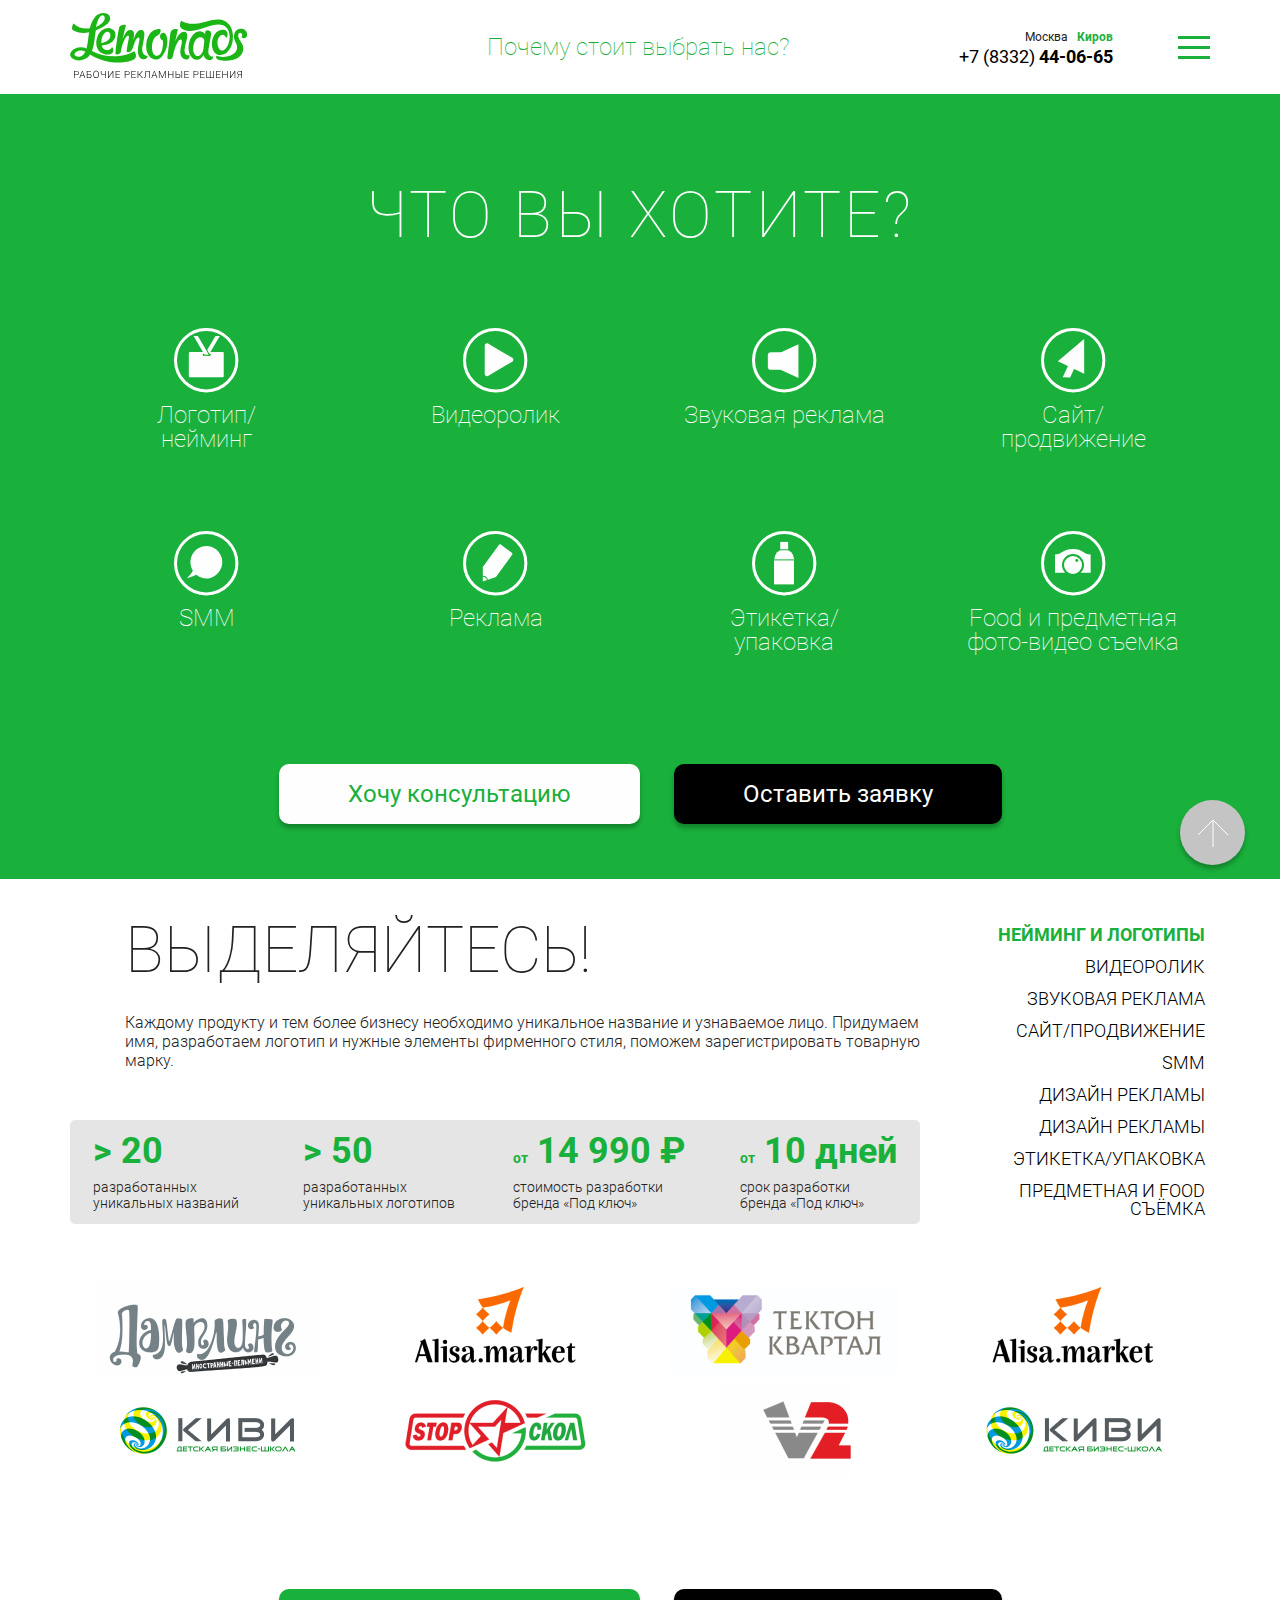
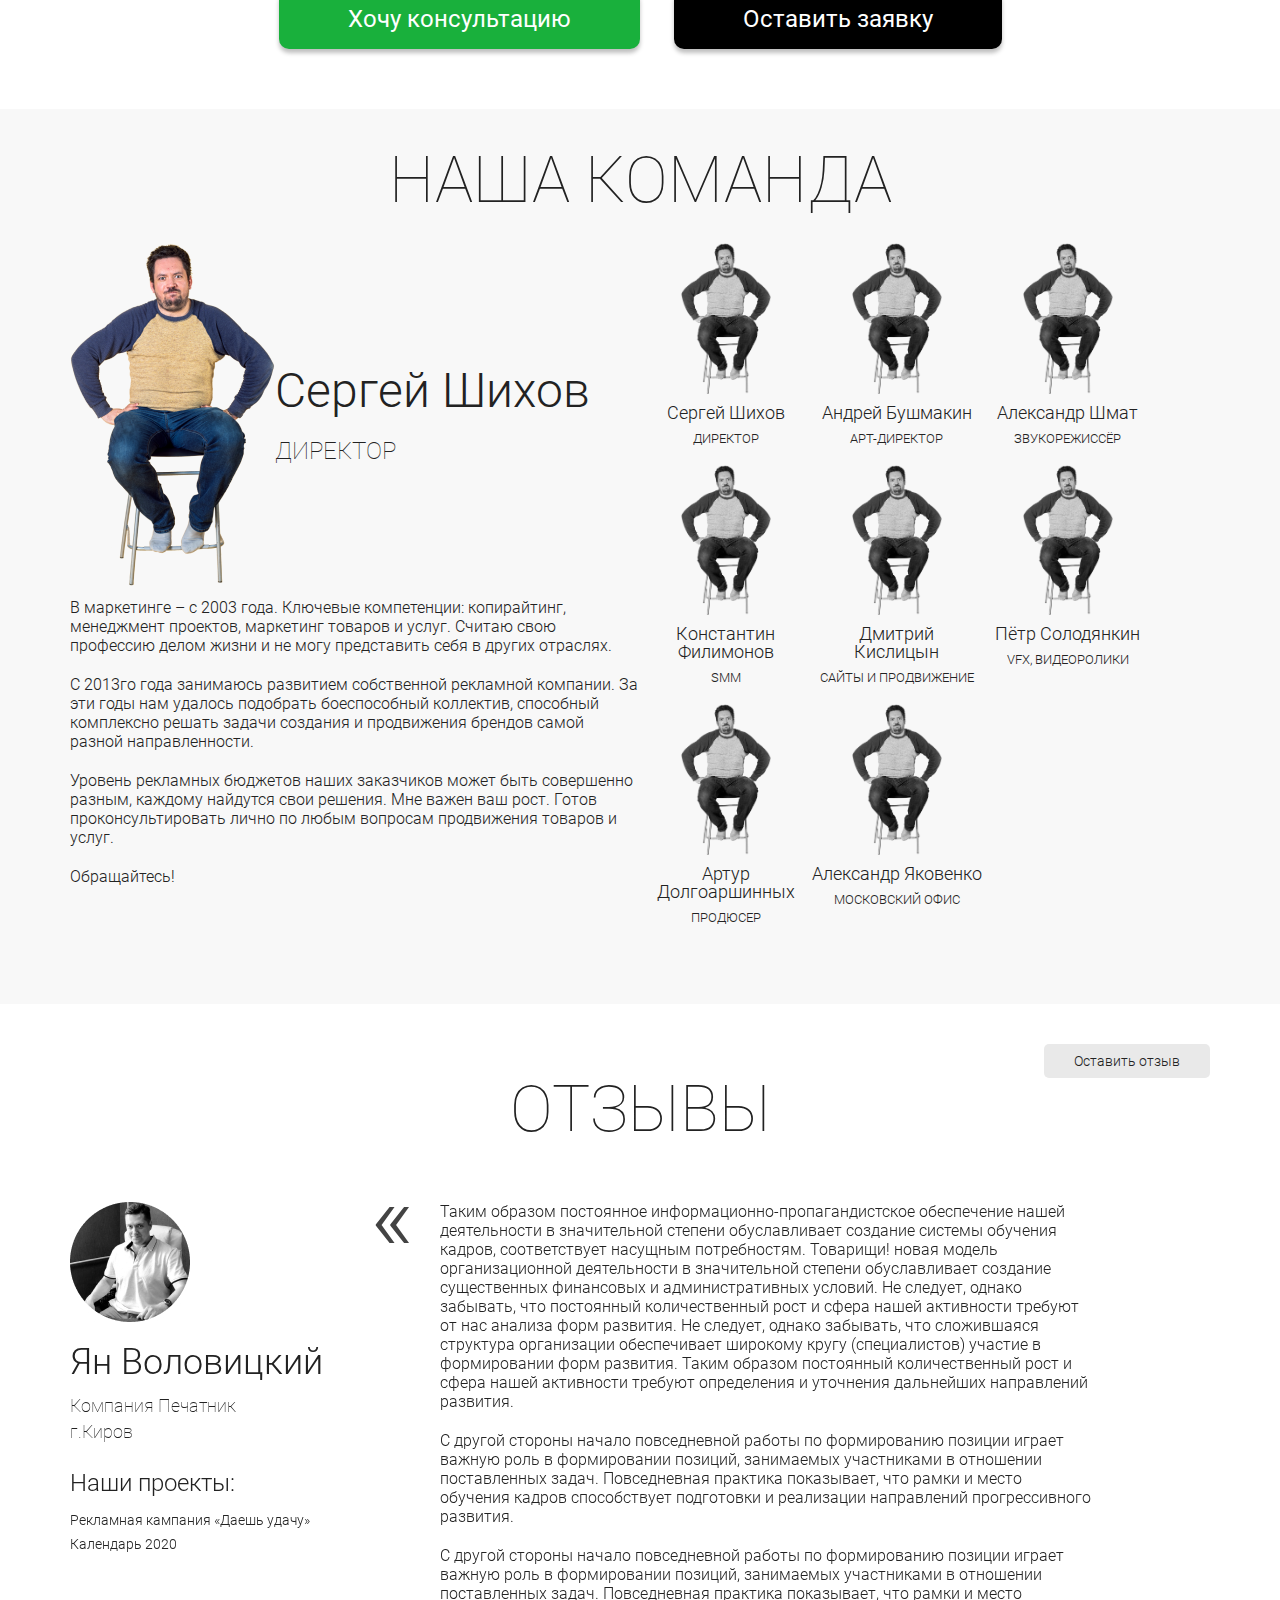
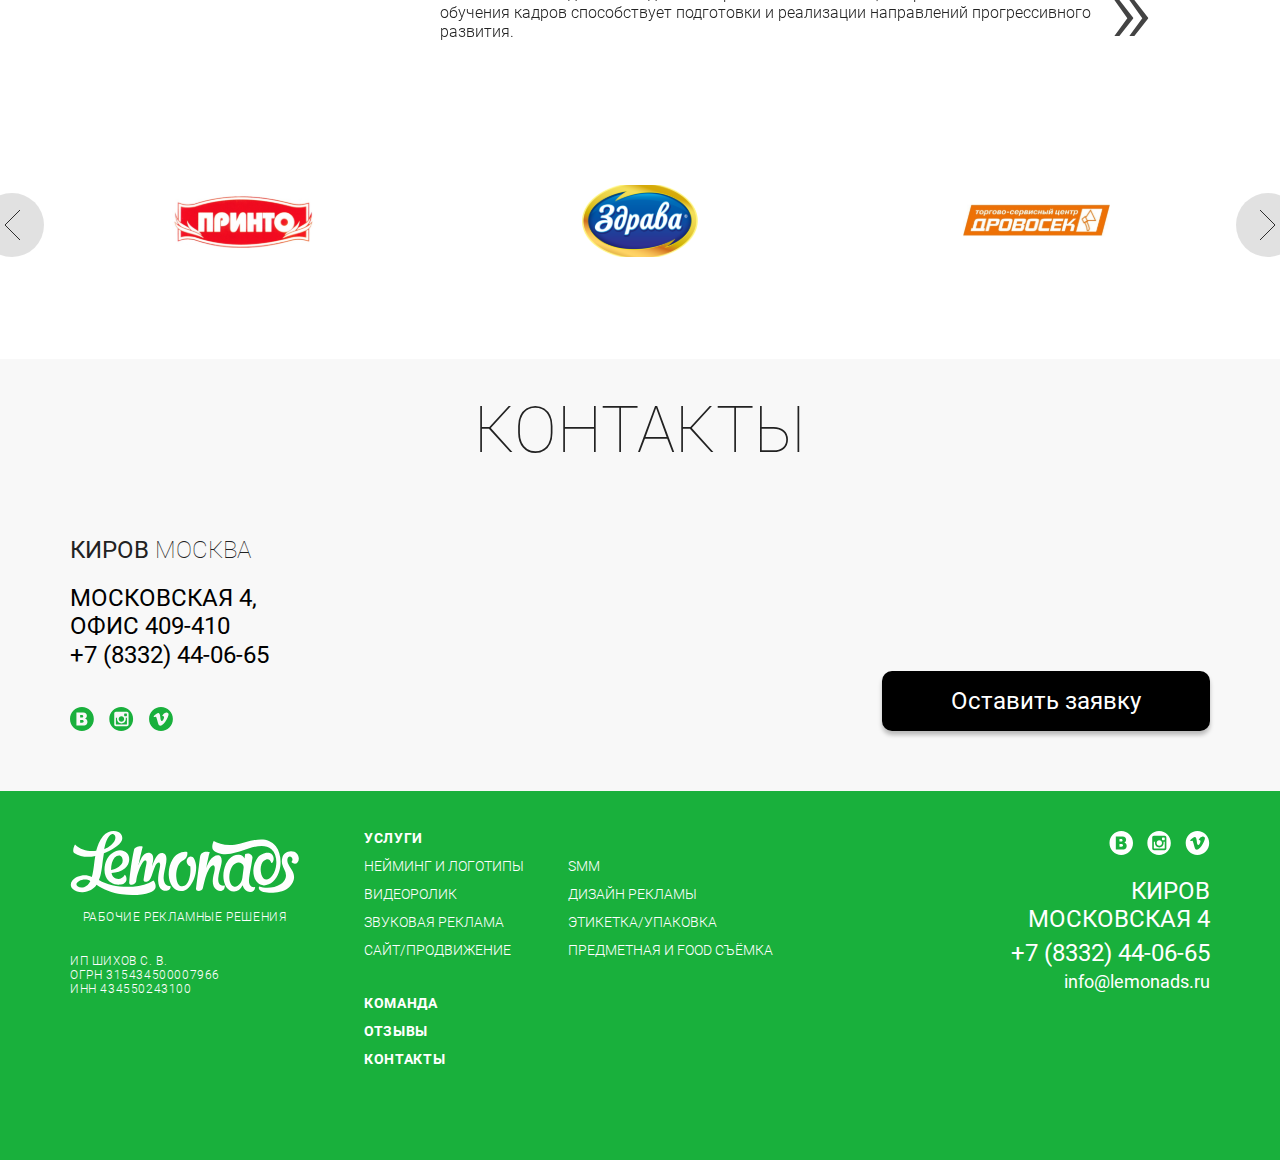
==== commit 671cfff5: "Слайдер" ====
--- a/index.html
+++ b/index.html
@@ -301,7 +301,7 @@
                 <button class="review-btn">Оставить отзыв</button>
                 <div class="clear"></div>
                 <h2 class="section__title section__title_center">Отзывы</h2>
-                <div class="review__wrap">
+                <div class="review__wrap owl-carousel owl-theme">
 
                     <div class="review-box">
                         <div class="review__man-box">
@@ -332,6 +332,67 @@
                         </div>
                     </div>
 
+                    <div class="review-box">
+                        <div class="review__man-box">
+                            <div class="review__avatar">
+                                <img src="images/review-1.jpg" alt="">
+                            </div>
+                            <div class="review__name">Ян Воловицкий</div>
+                            <p class="review__company">Компания Печатник</p>
+                            <p class="review__city">г.Киров</p>
+                            <p class="review__project">Наши проекты:</p>
+                            <ul class="review__list">
+                                <li class="review__item">Рекламная кампания «Даешь удачу»</li>
+                                <li class="review__item">Календарь 2020</li>
+                            </ul>
+                        </div>
+                        <div class="review__text-box">
+                            <p class="p review__text">
+                                Таким образом постоянное информационно-пропагандистское обеспечение нашей деятельности в значительной степени обуславливает создание системы обучения кадров, соответствует насущным потребностям. Товарищи! новая модель организационной деятельности в значительной степени обуславливает создание существенных финансовых и административных условий. Не следует, однако забывать, что постоянный количественный рост и сфера нашей активности требуют от нас анализа форм развития. Не следует, однако забывать, что сложившаяся структура организации обеспечивает широкому кругу (специалистов) участие в формировании форм развития. Таким образом постоянный количественный рост и сфера нашей активности требуют определения и уточнения дальнейших направлений развития.
+                            </p>
+    
+                            <p class="p review__text">
+                                С другой стороны начало повседневной работы по формированию позиции играет важную роль в формировании позиций, занимаемых участниками в отношении поставленных задач. Повседневная практика показывает, что рамки и место обучения кадров способствует подготовки и реализации направлений прогрессивного развития.
+                            </p>
+    
+                            <p class="p review__text">
+                                С другой стороны начало повседневной работы по формированию позиции играет важную роль в формировании позиций, занимаемых участниками в отношении поставленных задач. Повседневная практика показывает, что рамки и место обучения кадров способствует подготовки и реализации направлений прогрессивного развития.
+                            </p>
+                        </div>
+                    </div>
+
+                    <div class="review-box">
+                        <div class="review__man-box">
+                            <div class="review__avatar">
+                                <img src="images/review-1.jpg" alt="">
+                            </div>
+                            <div class="review__name">Ян Воловицкий</div>
+                            <p class="review__company">Компания Печатник</p>
+                            <p class="review__city">г.Киров</p>
+                            <p class="review__project">Наши проекты:</p>
+                            <ul class="review__list">
+                                <li class="review__item">Рекламная кампания «Даешь удачу»</li>
+                                <li class="review__item">Календарь 2020</li>
+                            </ul>
+                        </div>
+                        <div class="review__text-box">
+                            <p class="p review__text">
+                                Таким образом постоянное информационно-пропагандистское обеспечение нашей деятельности в значительной степени обуславливает создание системы обучения кадров, соответствует насущным потребностям. Товарищи! новая модель организационной деятельности в значительной степени обуславливает создание существенных финансовых и административных условий. Не следует, однако забывать, что постоянный количественный рост и сфера нашей активности требуют от нас анализа форм развития. Не следует, однако забывать, что сложившаяся структура организации обеспечивает широкому кругу (специалистов) участие в формировании форм развития. Таким образом постоянный количественный рост и сфера нашей активности требуют определения и уточнения дальнейших направлений развития.
+                            </p>
+    
+                            <p class="p review__text">
+                                С другой стороны начало повседневной работы по формированию позиции играет важную роль в формировании позиций, занимаемых участниками в отношении поставленных задач. Повседневная практика показывает, что рамки и место обучения кадров способствует подготовки и реализации направлений прогрессивного развития.
+                            </p>
+    
+                            <p class="p review__text">
+                                С другой стороны начало повседневной работы по формированию позиции играет важную роль в формировании позиций, занимаемых участниками в отношении поставленных задач. Повседневная практика показывает, что рамки и место обучения кадров способствует подготовки и реализации направлений прогрессивного развития.
+                            </p>
+                        </div>
+                    </div>
+
+                    <!-- <button class="review-slider-btn review-next ">»</button>
+                    <button class="review-slider-btn review-prev ">«</button> -->
+
                 </div>
             </div>
             <!-- /.container -->
@@ -342,11 +403,11 @@
             <div class="container slider__wrap-container">
                 <div class="slider__wrap owl-carousel owl-theme">
 
-                    <div class="slider__box"><a href=""><img src="images/company-1.png" alt=""></a></div>
-                    <div class="slider__box"><a href=""><img src="images/company-2.png" alt=""></a></div>
-                    <div class="slider__box"><a href=""><img src="images/company-3.png" alt=""></a></div>
-                    <div class="slider__box"><a href=""><img src="images/company-4.png" alt=""></a></div>
-                    <div class="slider__box"><a href=""><img src="images/company-5.png" alt=""></a></div>
+                    <div class="slider__box"><a href=""><img src="images/company-1.svg" alt=""></a></div>
+                    <div class="slider__box"><a href=""><img src="images/company-2.svg" alt=""></a></div>
+                    <div class="slider__box"><a href=""><img src="images/company-3.svg" alt=""></a></div>
+                    <div class="slider__box"><a href=""><img src="images/company-4.svg" alt=""></a></div>
+                    <div class="slider__box"><a href=""><img src="images/company-5.svg" alt=""></a></div>
                 </div>
                 <button class="slider-btn slider-prev"><img src="images/slilder-arrow.svg" alt=""></button>
                 <button class="slider-btn slider-next"><img src="images/slilder-arrow.svg" alt=""></button>
--- a/css/style.min.css
+++ b/css/style.min.css
@@ -1,3 +1,4 @@
+@charset "UTF-8";
 /* http://meyerweb.com/eric/tools/css/reset/
    v2.0-modified | 20110126
    License: none (public domain)
@@ -820,7 +821,8 @@
 }
 
 .review__wrap {
-  margin: 6rem;
+  position: relative;
+  margin: 6rem 0;
 }
 
 .review-btn {
@@ -835,11 +837,11 @@
 
 .review-box {
   display: flex;
-  justify-content: space-between;
 }
 
 .review__man-box {
   min-width: 270px;
+  margin-right: 10rem;
 }
 
 .review__avatar {
@@ -888,7 +890,32 @@
 }
 
 .review__text-box {
+  position: relative;
   max-width: 653px;
+}
+
+.review__text-box::before, .review__text-box::after {
+  position: absolute;
+  font-family: 'Roboto Light', sans-serif;
+  font-size: 9.6rem;
+  color: #434343;
+  line-height: 5rem;
+}
+
+.review__text-box::before {
+  content: '«';
+  top: -10px;
+  left: -70px;
+}
+
+.review__text-box::after {
+  content: '»';
+  bottom: 25px;
+  right: -60px;
+}
+
+.slider__wrap {
+  margin-bottom: 9rem;
 }
 
 .slider__wrap-container {
@@ -896,13 +923,15 @@
 }
 
 .slider__box {
-  border: 1px solid red;
-  display: flex;
+  display: flex;
+  min-height: 80px;
   align-items: center;
   justify-content: center;
 }
 
 .slider-btn {
+  position: absolute;
+  top: 50%;
   width: 64px;
   height: 64px;
   border-radius: 50%;
@@ -911,14 +940,13 @@
 }
 
 .slider-next {
-  transform: rotate(180deg);
-}
-
-.slider-btn {
-  position: absolute;
-  top: 50%;
-  left: 0;
+  left: -90px;
   transform: translateY(-50%);
+}
+
+.slider-prev {
+  right: -90px;
+  transform: translateY(-50%) rotate(180deg);
 }
 
 .contacts {
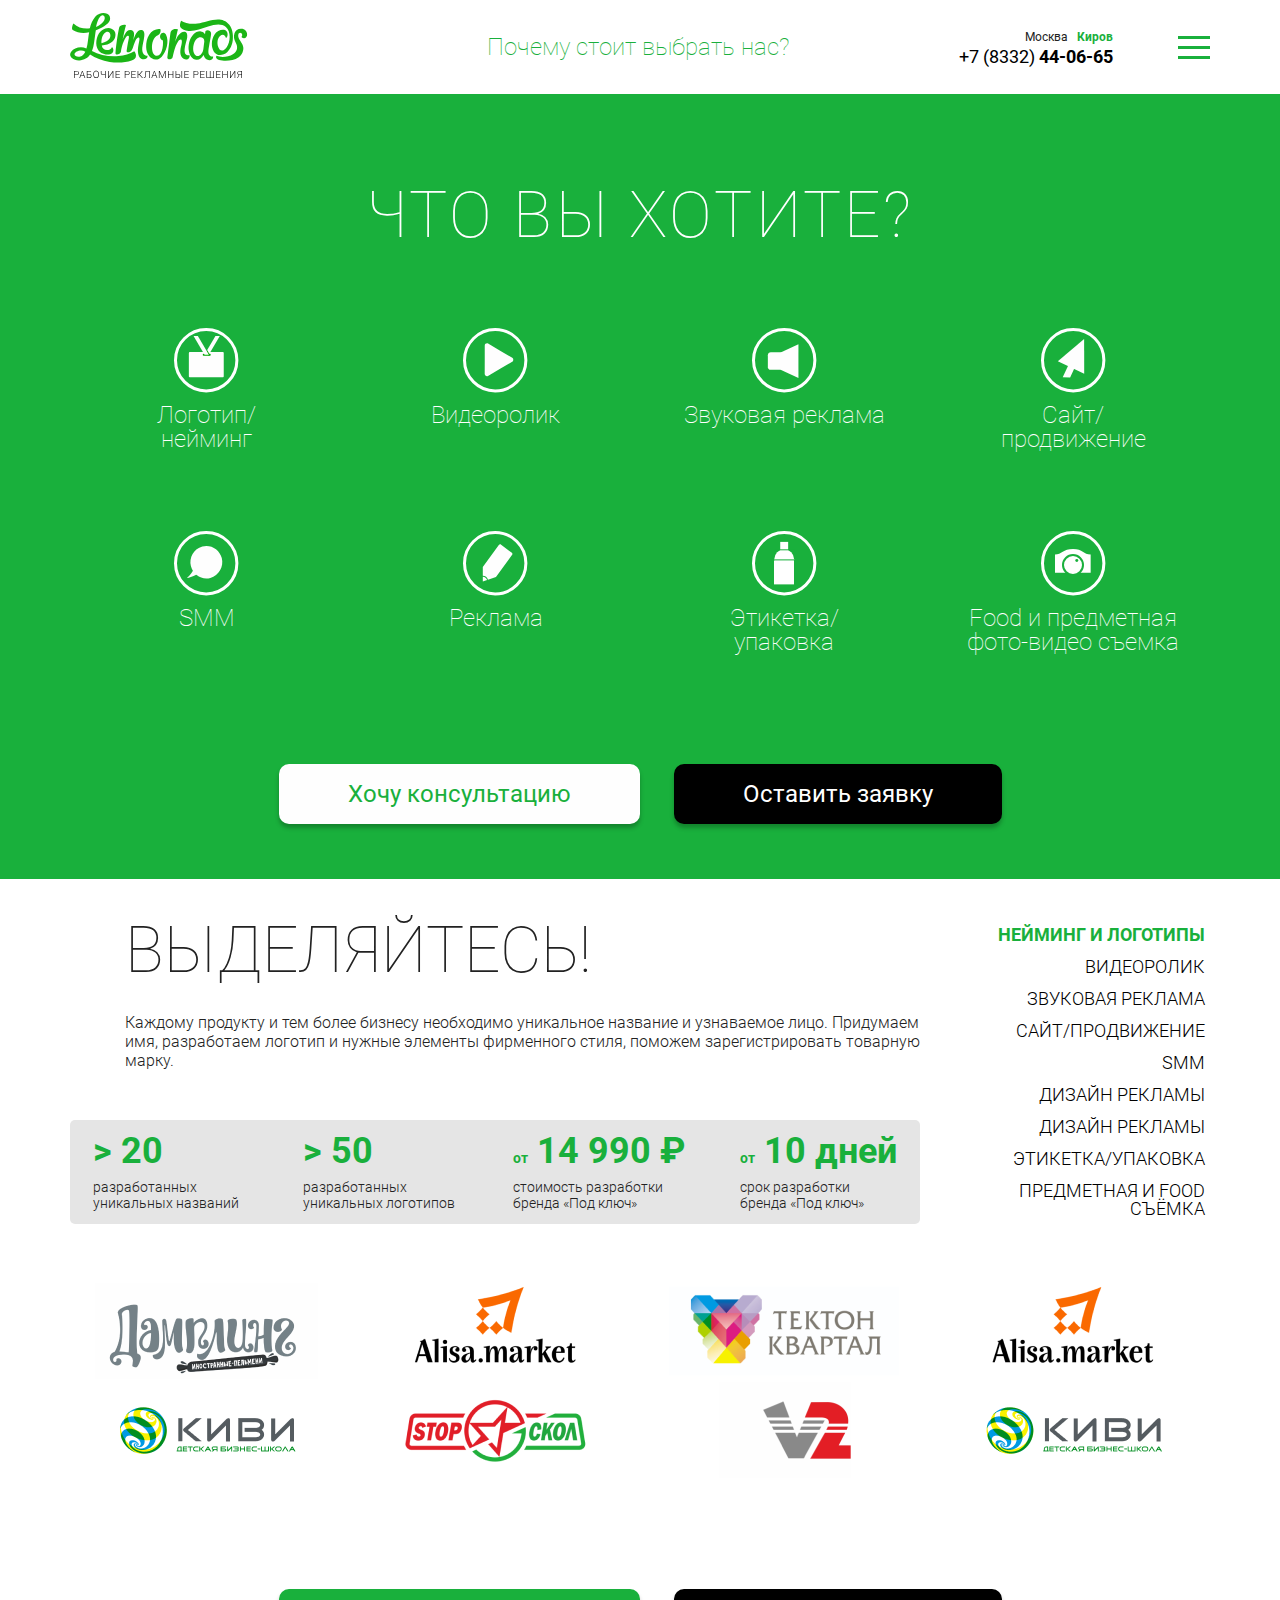
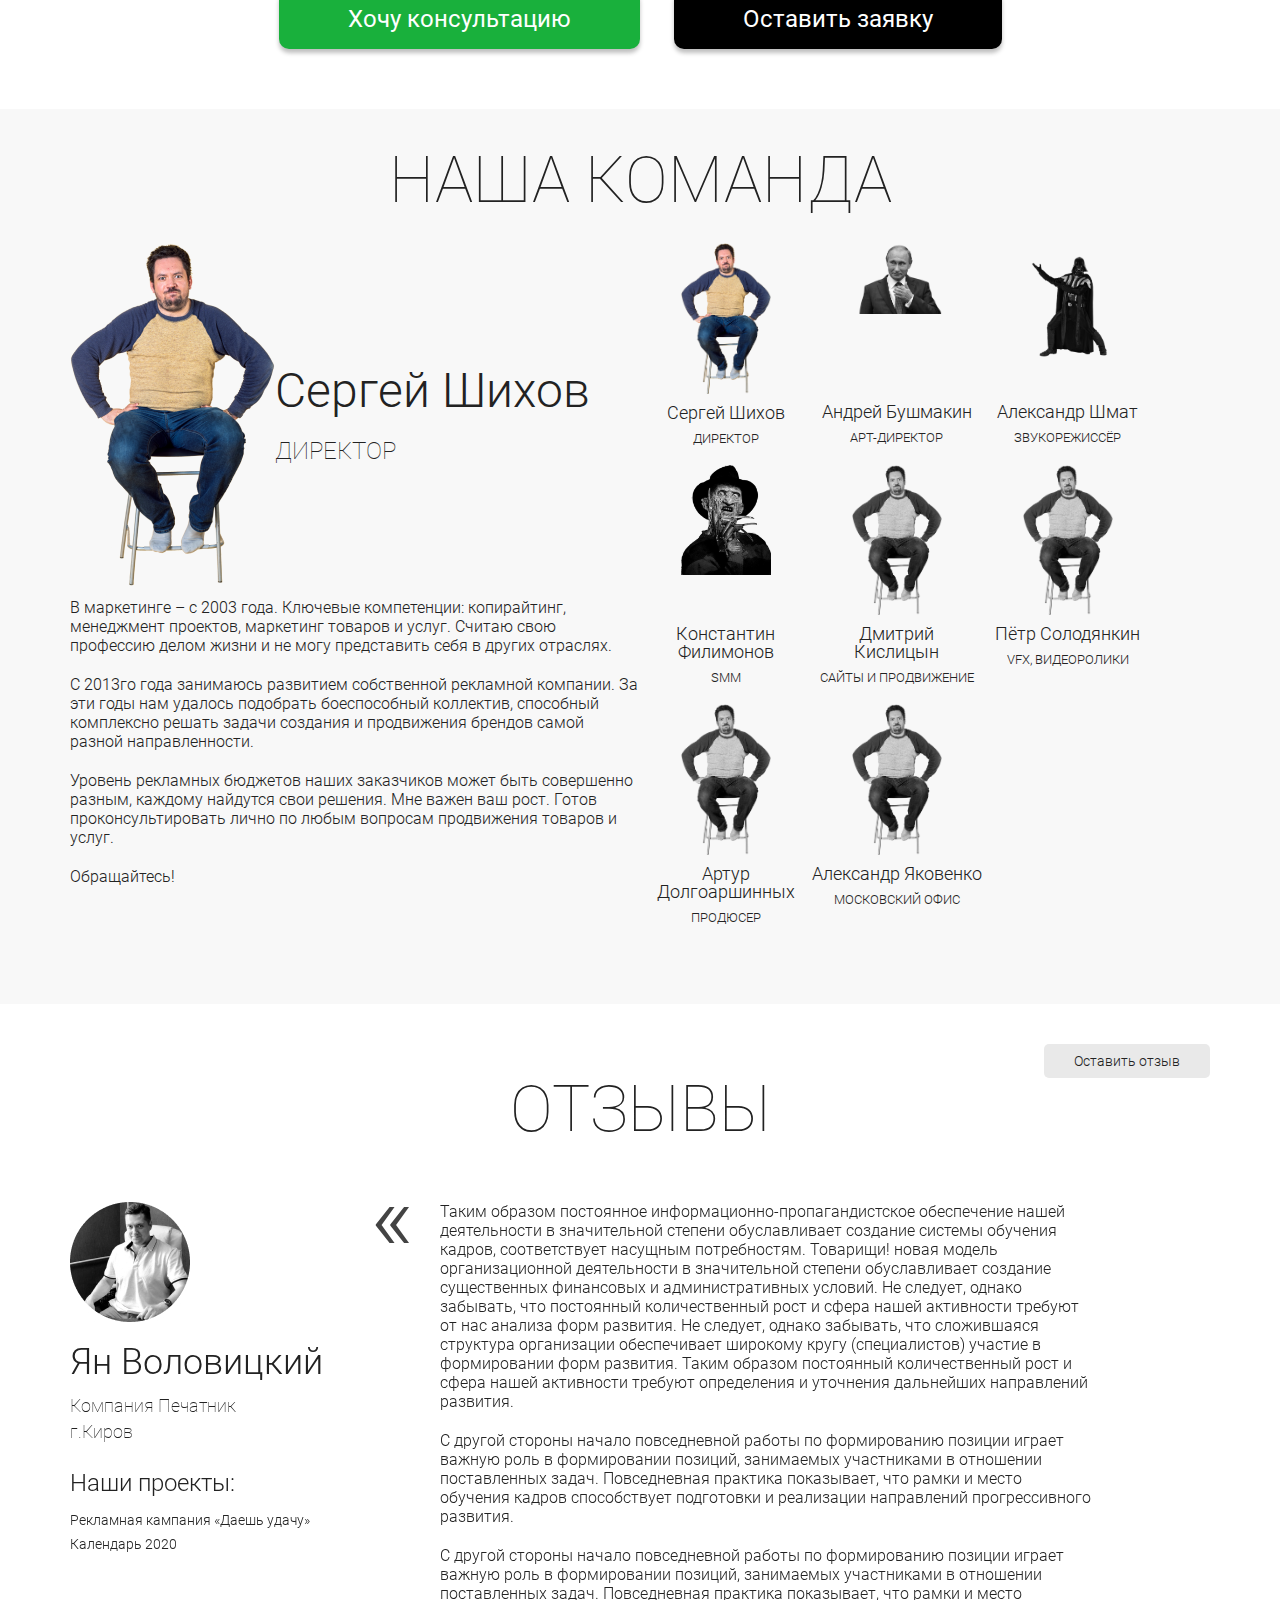
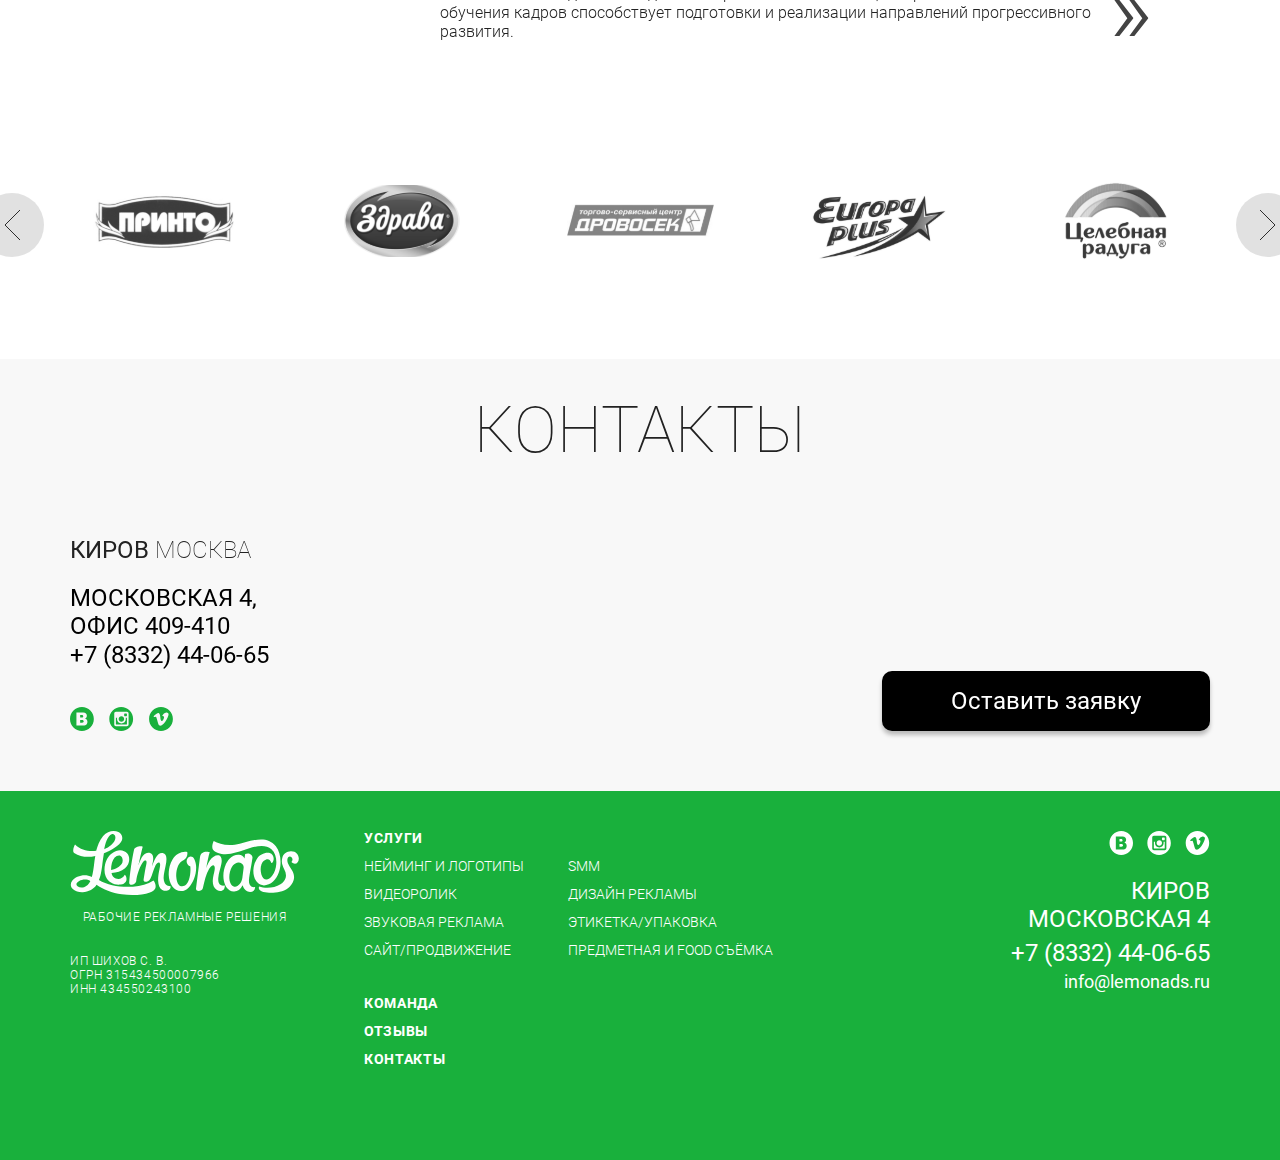
==== commit 16882fa3: "popup + начало адаптива" ====
--- a/index.html
+++ b/index.html
@@ -25,7 +25,8 @@
                             <span class="header__city">Москва</span>
                             <span class="header__city header__city_active">Киров</span>
                         </div>
-                        <a href="tel:+78332440665">+7 (8332) <strong>44-06-65</strong></a>
+                        <a class="tabs-content-head" href="tel:+78332440665">+7 (485) <strong>123-45-67</strong></a>
+                        <a class="tabs-content-head" href="tel:+78332440665">+7 (8332) <strong>44-06-65</strong></a>
                     </div>
                     <button class="btn-menu">
                         <span class="line line-1"></span>
@@ -103,8 +104,8 @@
                 <!-- /.hero__wrap -->
 
                 <div class="hero__btn-box">
-                    <button class="btn btn-white">Хочу консультацию</button>
-                    <button class="btn btn-black">Оставить заявку</button>
+                    <button class="btn btn-white btn-order">Хочу консультацию</button>
+                    <button class="btn btn-black btn-order">Оставить заявку</button>
                 </div>
             </div>
         </section>
@@ -155,15 +156,15 @@
                 <div class="works__example-wrap">
 
                     <div class="works__example-box">
-                        <a href=""><img src="images/example-1.png" alt=""></a>
+                        <a href="#"><img src="images/example-1.png" alt=""></a>
                     </div>
 
                     <div class="works__example-box">
-                        <a href=""><img src="images/example-2.png" alt=""></a>
+                        <a href="#"><img src="images/example-2.png" alt=""></a>
                     </div>
 
                     <div class="works__example-box">
-                        <a href=""><img src="images/example-3.png" alt=""></a>
+                        <a href="#"><img src="images/example-3.png" alt=""></a>
                     </div>
 
                     <div class="works__example-box">
@@ -171,25 +172,25 @@
                     </div>
 
                     <div class="works__example-box">
-                        <a href=""><img src="images/example-5.png" alt=""></a>
+                        <a href="#"><img src="images/example-5.png" alt=""></a>
                     </div>
 
                     <div class="works__example-box">
-                        <a href=""><img src="images/example-6.png" alt=""></a>
+                        <a href="#"><img src="images/example-6.png" alt=""></a>
                     </div>
 
                     <div class="works__example-box">
-                        <a href=""><img src="images/example-7.png" alt=""></a>
+                        <a href="#"><img src="images/example-7.png" alt=""></a>
                     </div>
 
                     <div class="works__example-box">
-                        <a href=""><img src="images/example-8.png" alt=""></a>
+                        <a href="#"><img src="images/example-8.png" alt=""></a>
                     </div>
 
                 </div>
                 <div class="hero__btn-box">
-                    <button class="btn btn-green">Хочу консультацию</button>
-                    <button class="btn btn-black">Оставить заявку</button>
+                    <button class="btn btn-green btn-order">Хочу консультацию</button>
+                    <button class="btn btn-black btn-order">Оставить заявку</button>
                 </div>
                 <!-- /.work__example-wrap -->
             </div>
@@ -220,12 +221,146 @@
                             
                         <p class="p comands__person-text"> Обращайтесь!</p>
                     </div>
+
+                    <div class="comands__person">
+                        <div class="comands__person-box">
+                            <div class="comands__person-img">
+                                <img src="images/putin.png" alt="">
+                            </div>
+                            <div class="comands__person-desc">
+                                <div class="comands__person-name">Андрей Бушмакин</div>
+                                <div class="comands__person-status">арт-директор</div>
+                            </div>
+                        </div>
+                        <p class="p comands__person-text">В маркетинге – с 2003 года. Ключевые компетенции: копирайтинг, менеджмент проектов, маркетинг товаров и услуг. Считаю свою профессию делом жизни и не могу представить себя в других отраслях.</p>
+                            
+                        <p class="p comands__person-text">С 2013го года занимаюсь развитием собственной рекламной компании. За эти годы нам удалось подобрать боеспособный коллектив, способный комплексно решать задачи создания и продвижения брендов самой разной направленности.</p>
+                            
+                        <p class="p comands__person-text">Уровень рекламных бюджетов наших заказчиков может быть совершенно разным, каждому найдутся свои решения. Мне важен ваш рост. Готов проконсультировать лично по любым вопросам продвижения товаров и услуг.</p>
+                            
+                        <p class="p comands__person-text"> Обращайтесь!</p>
+                    </div>
+
+                    <div class="comands__person">
+                        <div class="comands__person-box">
+                            <div class="comands__person-img">
+                                <img src="images/veider.png" alt="">
+                            </div>
+                            <div class="comands__person-desc">
+                                <div class="comands__person-name">Александр Шмат</div>
+                                <div class="comands__person-status">звукорежиссёр</div>
+                            </div>
+                        </div>
+                        <p class="p comands__person-text">В маркетинге – с 2003 года. Ключевые компетенции: копирайтинг, менеджмент проектов, маркетинг товаров и услуг. Считаю свою профессию делом жизни и не могу представить себя в других отраслях.</p>
+                            
+                        <p class="p comands__person-text">С 2013го года занимаюсь развитием собственной рекламной компании. За эти годы нам удалось подобрать боеспособный коллектив, способный комплексно решать задачи создания и продвижения брендов самой разной направленности.</p>
+                            
+                        <p class="p comands__person-text">Уровень рекламных бюджетов наших заказчиков может быть совершенно разным, каждому найдутся свои решения. Мне важен ваш рост. Готов проконсультировать лично по любым вопросам продвижения товаров и услуг.</p>
+                            
+                        <p class="p comands__person-text"> Обращайтесь!</p>
+                    </div>
+
+                    <div class="comands__person">
+                        <div class="comands__person-box">
+                            <div class="comands__person-img">
+                                <img src="images/fredi.png" alt="">
+                            </div>
+                            <div class="comands__person-desc">
+                                <div class="comands__person-name">Константин Филимонов</div>
+                                <div class="comands__person-status">SMM</div>
+                            </div>
+                        </div>
+                        <p class="p comands__person-text">В маркетинге – с 2003 года. Ключевые компетенции: копирайтинг, менеджмент проектов, маркетинг товаров и услуг. Считаю свою профессию делом жизни и не могу представить себя в других отраслях.</p>
+                            
+                        <p class="p comands__person-text">С 2013го года занимаюсь развитием собственной рекламной компании. За эти годы нам удалось подобрать боеспособный коллектив, способный комплексно решать задачи создания и продвижения брендов самой разной направленности.</p>
+                            
+                        <p class="p comands__person-text">Уровень рекламных бюджетов наших заказчиков может быть совершенно разным, каждому найдутся свои решения. Мне важен ваш рост. Готов проконсультировать лично по любым вопросам продвижения товаров и услуг.</p>
+                            
+                        <p class="p comands__person-text"> Обращайтесь!</p>
+                    </div>
+
+                    <div class="comands__person">
+                        <div class="comands__person-box">
+                            <div class="comands__person-img">
+                                <img src="images/sergei.png" alt="">
+                            </div>
+                            <div class="comands__person-desc">
+                                <div class="comands__person-name">Дмитрий Кислицын</div>
+                                <div class="comands__person-status">сайты и продвижение</div>
+                            </div>
+                        </div>
+                        <p class="p comands__person-text">В маркетинге – с 2003 года. Ключевые компетенции: копирайтинг, менеджмент проектов, маркетинг товаров и услуг. Считаю свою профессию делом жизни и не могу представить себя в других отраслях.</p>
+                            
+                        <p class="p comands__person-text">С 2013го года занимаюсь развитием собственной рекламной компании. За эти годы нам удалось подобрать боеспособный коллектив, способный комплексно решать задачи создания и продвижения брендов самой разной направленности.</p>
+                            
+                        <p class="p comands__person-text">Уровень рекламных бюджетов наших заказчиков может быть совершенно разным, каждому найдутся свои решения. Мне важен ваш рост. Готов проконсультировать лично по любым вопросам продвижения товаров и услуг.</p>
+                            
+                        <p class="p comands__person-text"> Обращайтесь!</p>
+                    </div>
+
+                    <div class="comands__person">
+                        <div class="comands__person-box">
+                            <div class="comands__person-img">
+                                <img src="images/sergei.png" alt="">
+                            </div>
+                            <div class="comands__person-desc">
+                                <div class="comands__person-name">Пётр Солодянкин</div>
+                                <div class="comands__person-status">VFX, видеоролики</div>
+                            </div>
+                        </div>
+                        <p class="p comands__person-text">В маркетинге – с 2003 года. Ключевые компетенции: копирайтинг, менеджмент проектов, маркетинг товаров и услуг. Считаю свою профессию делом жизни и не могу представить себя в других отраслях.</p>
+                            
+                        <p class="p comands__person-text">С 2013го года занимаюсь развитием собственной рекламной компании. За эти годы нам удалось подобрать боеспособный коллектив, способный комплексно решать задачи создания и продвижения брендов самой разной направленности.</p>
+                            
+                        <p class="p comands__person-text">Уровень рекламных бюджетов наших заказчиков может быть совершенно разным, каждому найдутся свои решения. Мне важен ваш рост. Готов проконсультировать лично по любым вопросам продвижения товаров и услуг.</p>
+                            
+                        <p class="p comands__person-text"> Обращайтесь!</p>
+                    </div>
+
+                    <div class="comands__person">
+                        <div class="comands__person-box">
+                            <div class="comands__person-img">
+                                <img src="images/sergei.png" alt="">
+                            </div>
+                            <div class="comands__person-desc">
+                                <div class="comands__person-name">Артур Долгоаршинных</div>
+                                <div class="comands__person-status">продюсер</div>
+                            </div>
+                        </div>
+                        <p class="p comands__person-text">В маркетинге – с 2003 года. Ключевые компетенции: копирайтинг, менеджмент проектов, маркетинг товаров и услуг. Считаю свою профессию делом жизни и не могу представить себя в других отраслях.</p>
+                            
+                        <p class="p comands__person-text">С 2013го года занимаюсь развитием собственной рекламной компании. За эти годы нам удалось подобрать боеспособный коллектив, способный комплексно решать задачи создания и продвижения брендов самой разной направленности.</p>
+                            
+                        <p class="p comands__person-text">Уровень рекламных бюджетов наших заказчиков может быть совершенно разным, каждому найдутся свои решения. Мне важен ваш рост. Готов проконсультировать лично по любым вопросам продвижения товаров и услуг.</p>
+                            
+                        <p class="p comands__person-text"> Обращайтесь!</p>
+                    </div>
+
+                    <div class="comands__person">
+                        <div class="comands__person-box">
+                            <div class="comands__person-img">
+                                <img src="images/sergei.png" alt="">
+                            </div>
+                            <div class="comands__person-desc">
+                                <div class="comands__person-name">Александр Яковенко</div>
+                                <div class="comands__person-status">Московский офис</div>
+                            </div>
+                        </div>
+                        <p class="p comands__person-text">В маркетинге – с 2003 года. Ключевые компетенции: копирайтинг, менеджмент проектов, маркетинг товаров и услуг. Считаю свою профессию делом жизни и не могу представить себя в других отраслях.</p>
+                            
+                        <p class="p comands__person-text">С 2013го года занимаюсь развитием собственной рекламной компании. За эти годы нам удалось подобрать боеспособный коллектив, способный комплексно решать задачи создания и продвижения брендов самой разной направленности.</p>
+                            
+                        <p class="p comands__person-text">Уровень рекламных бюджетов наших заказчиков может быть совершенно разным, каждому найдутся свои решения. Мне важен ваш рост. Готов проконсультировать лично по любым вопросам продвижения товаров и услуг.</p>
+                            
+                        <p class="p comands__person-text"> Обращайтесь!</p>
+                    </div>
                     <!-- /.comands__person-box -->
+
                     <div class="comands__people">
 
                         <div class="comands__people-box">
                             <div class="comands__people-img">
-                                <img src="images/sergei.png" alt="">
+                                <img class="comands-img comands__people-active" src="images/sergei.png" alt="">
                             </div>
                             <div class="comands__people-name">Сергей Шихов</div>
                             <div class="comands__people-status">Директор</div>
@@ -233,7 +368,7 @@
 
                         <div class="comands__people-box">
                             <div class="comands__people-img">
-                                <img src="images/sergei.png" alt="">
+                                <img class="comands-img" src="images/putin.png" alt="">
                             </div>
                             <div class="comands__people-name">Андрей Бушмакин</div>
                             <div class="comands__people-status">арт-директор</div>
@@ -241,7 +376,7 @@
 
                         <div class="comands__people-box">
                             <div class="comands__people-img">
-                                <img src="images/sergei.png" alt="">
+                                <img class="comands-img" src="images/veider.png" alt="">
                             </div>
                             <div class="comands__people-name">Александр Шмат</div>
                             <div class="comands__people-status">звукорежиссёр</div>
@@ -249,7 +384,7 @@
 
                         <div class="comands__people-box">
                             <div class="comands__people-img">
-                                <img src="images/sergei.png" alt="">
+                                <img class="comands-img" src="images/fredi.png" alt="">
                             </div>
                             <div class="comands__people-name">Константин Филимонов</div>
                             <div class="comands__people-status">SMM</div>
@@ -257,7 +392,7 @@
 
                         <div class="comands__people-box">
                             <div class="comands__people-img">
-                                <img src="images/sergei.png" alt="">
+                                <img class="comands-img" src="images/sergei.png" alt="">
                             </div>
                             <div class="comands__people-name">Дмитрий<br>Кислицын</div>
                             <div class="comands__people-status">сайты и продвижение</div>
@@ -265,7 +400,7 @@
 
                         <div class="comands__people-box">
                             <div class="comands__people-img">
-                                <img src="images/sergei.png" alt="">
+                                <img class="comands-img" src="images/sergei.png" alt="">
                             </div>
                             <div class="comands__people-name">Пётр Солодянкин</div>
                             <div class="comands__people-status">VFX, видеоролики</div>
@@ -273,7 +408,7 @@
 
                         <div class="comands__people-box">
                             <div class="comands__people-img">
-                                <img src="images/sergei.png" alt="">
+                                <img class="comands-img" src="images/sergei.png" alt="">
                             </div>
                             <div class="comands__people-name">Артур Долгоаршинных</div>
                             <div class="comands__people-status">продюсер</div>
@@ -281,7 +416,7 @@
 
                         <div class="comands__people-box">
                             <div class="comands__people-img">
-                                <img src="images/sergei.png" alt="">
+                                <img class="comands-img" src="images/sergei.png" alt="">
                             </div>
                             <div class="comands__people-name">Александр Яковенко</div>
                             <div class="comands__people-status">Московский офис</div>
@@ -415,17 +550,26 @@
         </div>
          <!-- /.slider-company -->
 
-        <section class="section contacts">
+        <section class="section contacts" id="contacts">
+            <!-- <div class="contacts__map">
+                <script type="text/javascript" charset="utf-8" async src="https://api-maps.yandex.ru/services/constructor/1.0/js/?um=constructor%3A0bb9645e91fe075a3d4189ee9a69dc79287d933a042c766264206d1672869258&amp;width=100%25&amp;height=100%&amp;lang=ru_RU&amp;scroll=true"></script> -->
+            </div>
             <div class="container">
                 <h2 class="section__title section__title_center">Контакты</h2>
                 <div class="contacts__wrap">
                     <div class="contacts__box">
                         <div class="contacts__city-box">
-                            <span class="contacts__city_active">Киров</span>
-                            <span>Москва</span>
-                        </div>
-                        <p class="contacts__address">Московская 4, офис 409-410</p>
-                        <a href="tel:+7833244-06-65" class="contacts__phone">+7 (8332) 44-06-65</a>
+                            <span class="contacts-city contacts__city_active">Киров</span>
+                            <span class="contacts-city">Москва</span>
+                        </div>
+                        <div class="contacts__tabs-content">
+                            <p class="contacts__address">Московская 4, офис 409-410</p>
+                            <a href="tel:+7833244-06-65" class="contacts__phone">+7 (8332) 44-06-65</a>
+                        </div>
+                        <div class="contacts__tabs-content">
+                            <p class="contacts__address">Красная площадь, Кремль</p>
+                            <a href="tel:+7833244-06-65" class="contacts__phone">+7 (485) 123-45-67</a>
+                        </div>
                         <ul class="contacts__list">
                             <li class="contacts__item"><a href="#"><img src="images/contact-vk.svg" alt=""></a></li>
                             <li class="contacts__item"><a href="#"><img src="images/contact-insta.svg" alt=""></a></li>
@@ -433,7 +577,7 @@
                         </ul>
                     </div>
                     <div class="contacts__btn-box">
-                        <button class="btn btn-black">Оставить заявку</button>
+                        <button class="btn btn-black btn-order">Оставить заявку</button>
                     </div>
                 </div>
             </div>
@@ -508,6 +652,47 @@
 
     <div class="btn-up"><img src="images/up.svg" alt=""></div>
 
+
+    <div class="popup__overlay">
+        <div class="popup__order-box">
+            <div class="popup__order-title">Заполните форму</div>
+            <form action="#" class="popup__order-form">
+                <input class="btn popup__order-input" type="text" name="name" id="" required placeholder="Ваше имя">
+                <input class="btn popup__order-input" type="tel" name="phone" id="" required placeholder="Телефон">
+                <input class="btn popup__order-input popup__email" type="email" name="email" id="" required placeholder="Электронная почта">
+                <input type="file" name="file" id="file" class="inputfile"/>
+                <div class="popup__file-box">
+                    <img class="file-icon" src="images/file-icon.svg" alt=""><label class="label-file" for="file">Прикрепить файл</label>
+                </div>
+
+
+                <button class="btn btn-black btn-submit" type="submit">Отправить</button>
+
+                <p class="popup__text">Нажимая кнопку «Отправить» вы соглашаетесь
+                    <a href="#" class="popup__politic" target="_blank">с политикой сайта по персональным данным.</a></p>
+
+                <button class="popup-form-btn-close"><img src="images/close-btn-black.svg" alt=""></button>
+            </form>
+        </div>
+    </div>
+    <!-- /.popup__overlay -->
+
+    <div class="popup__menu">
+        <div class="popup__menu-box">
+            <nav class="nav-box">
+                <ul class="nav__list">
+                    <li class="nav__item"><a href="#">Услуги</a></li>
+                    <li class="nav__item"><a href="#">Команда</a></li>
+                    <li class="nav__item"><a href="#">Отзывы</a></li>
+                    <li class="nav__item"><a href="#contacts">Контакты</a></li>
+                    <li class="nav__item"><a href="#">Задать вопрос</a></li>
+                </ul>
+            </nav>
+            <button class="popup-form-btn-close"><img src="images/close-btn-white.svg" alt=""></button>
+        </div>
+    </div>
+    <!-- /.popup__overlay -->
+
     <!-- Подключение Jquery -->
     <script src="https://code.jquery.com/jquery-2.2.4.min.js"></script>
     <!-- owl -->
--- a/css/style.min.css
+++ b/css/style.min.css
@@ -447,6 +447,35 @@
   color: #19B03C;
 }
 
+.btn-submit {
+  max-width: 255px;
+  margin: auto;
+  margin-top: 4rem;
+  margin-bottom: 2rem;
+}
+
+.hide {
+  display: none;
+}
+
+.show {
+  display: block;
+}
+
+.fade {
+  animation-name: fade;
+  animation-duration: 1.5s;
+}
+
+@keyframes fade {
+  0% {
+    opacity: 0.1;
+  }
+  100% {
+    opacity: 1;
+  }
+}
+
 .btn-up {
   position: fixed;
   display: flex;
@@ -608,6 +637,12 @@
   margin: 7px 0;
 }
 
+@media (max-width: 720px) {
+  .header__query {
+    display: none;
+  }
+}
+
 .hero {
   margin-top: 94px;
   padding-top: 9rem;
@@ -745,6 +780,24 @@
   text-align: center;
 }
 
+@media (max-width: 910px) {
+  .works__example-box {
+    width: 33.33%;
+  }
+}
+
+@media (max-width: 700px) {
+  .works__example-box {
+    width: 50%;
+  }
+}
+
+@media (max-width: 450px) {
+  .works__example-box {
+    width: 90%;
+  }
+}
+
 .comands {
   background: rgba(233, 233, 233, 0.3);
 }
@@ -778,6 +831,14 @@
   margin-bottom: 2rem;
 }
 
+.comands__person-img {
+  max-width: 205px;
+}
+
+.comands__person-img img {
+  width: 100%;
+}
+
 .comands__people {
   display: flex;
   flex-wrap: wrap;
@@ -793,17 +854,7 @@
 
 .comands__people-img {
   max-width: 90px;
-}
-
-.comands__people-img img {
-  width: 100%;
-  filter: grayscale(100%);
-  transition: 0.9s;
-}
-
-.comands__people-img img:hover {
-  filter: none;
-  cursor: pointer;
+  min-height: 150px;
 }
 
 .comands__people-name {
@@ -818,6 +869,24 @@
   font-family: 'Roboto Light', sans-serif;
   font-size: 1.3rem;
   text-transform: uppercase;
+}
+
+.comands-img {
+  width: 100%;
+  filter: grayscale(100%);
+  -webkit-filter: grayscale(100%);
+  transition: 0.9s;
+}
+
+.comands-img:hover {
+  filter: none;
+  -webkit-filter: none;
+  cursor: pointer;
+}
+
+.comands__people-active {
+  filter: none;
+  -webkit-filter: none;
 }
 
 .review__wrap {
@@ -914,6 +983,36 @@
   right: -60px;
 }
 
+@media (max-width: 1122px) {
+  .review__man-box {
+    margin-right: 3rem;
+  }
+  .review__text {
+    margin-bottom: 2rem;
+  }
+  .review__text-box::before {
+    left: -10px;
+  }
+  .review__text-box::after {
+    right: -10px;
+  }
+}
+
+@media (max-width: 992px) {
+  .review__man-box {
+    margin-right: 1rem;
+  }
+  .review__text {
+    margin-bottom: 2rem;
+  }
+  .review__text-box::before {
+    display: none;
+  }
+  .review__text-box::after {
+    display: none;
+  }
+}
+
 .slider__wrap {
   margin-bottom: 9rem;
 }
@@ -927,6 +1026,16 @@
   min-height: 80px;
   align-items: center;
   justify-content: center;
+}
+
+.slider__box img {
+  filter: grayscale(100%);
+  -webkit-filter: grayscale(100%);
+  transition: 0.5s;
+}
+
+.slider__box img:hover {
+  filter: none;
 }
 
 .slider-btn {
@@ -949,11 +1058,32 @@
   transform: translateY(-50%) rotate(180deg);
 }
 
+@media (max-width: 1266px) {
+  .slider-btn {
+    top: 140%;
+    width: 34px;
+    height: 34px;
+  }
+  .slider-btn img {
+    width: 40%;
+  }
+  .slider-next {
+    left: 45%;
+  }
+  .slider-prev {
+    right: 45%;
+    transform: translateY(-50%) rotate(180deg);
+  }
+}
+
 .contacts {
+  position: relative;
   background: rgba(233, 233, 233, 0.3);
 }
 
 .contacts__wrap {
+  position: relative;
+  z-index: 10;
   display: flex;
   margin-top: 7.5rem;
   align-items: flex-end;
@@ -989,12 +1119,26 @@
 }
 
 .contacts__list {
+  z-index: 10;
   display: flex;
   margin-top: 4rem;
 }
 
 .contacts__item {
   margin-right: 1.5rem;
+}
+
+.contacts__map {
+  z-index: 5;
+  position: absolute;
+  top: 150px;
+  left: 0;
+  width: 100%;
+  height: 300px;
+}
+
+.contacts-city {
+  cursor: pointer;
 }
 
 .footer {
@@ -1124,3 +1268,160 @@
 .footer__email:hover {
   text-decoration: underline;
 }
+
+.popup__overlay {
+  display: none;
+  z-index: 9999;
+  position: fixed;
+  top: 0px;
+  width: 100%;
+  min-height: 100%;
+  overflow: hidden;
+  background: rgba(0, 0, 0, 0.75);
+  transition: 0.6s;
+}
+
+.popup__order-box {
+  position: absolute;
+  top: 50%;
+  left: 50%;
+  display: flex;
+  flex-direction: column;
+  padding: 6.5rem;
+  padding-bottom: 2.8rem;
+  border-radius: 10px;
+  transform: translate(-50%, -50%);
+  box-shadow: 0px 4px 4px rgba(0, 0, 0, 0.25);
+  background: #ffffff;
+}
+
+.popup__order-title {
+  margin-bottom: 4rem;
+  font-family: 'Roboto Regular', sans-serif;
+  font-size: 2.4rem;
+  text-align: center;
+}
+
+.popup__order-form {
+  display: flex;
+  flex-direction: column;
+}
+
+.popup__order-input {
+  margin-bottom: 4.8rem;
+  font-family: 'Roboto Regular', sans-serif;
+  font-size: 2.4rem;
+  box-shadow: inset 0px 4px 4px rgba(0, 0, 0, 0.25);
+  background: #E5E5E5;
+  text-align: center;
+  color: #434343;
+  border-radius: 5px;
+}
+
+.popup__order-input:placeholder {
+  color: #434343;
+}
+
+.popup__order-files {
+  width: 0.1px;
+  height: 0.1px;
+  opacity: 0;
+  overflow: hidden;
+  position: absolute;
+  z-index: -1;
+}
+
+.popup-form-btn-close {
+  position: absolute;
+  top: 20px;
+  right: 20px;
+  background: transparent;
+  border: none;
+}
+
+.popup__text, .popup__politic {
+  max-width: 310px;
+  margin: auto;
+  font-family: 'Roboto Light', sans-serif;
+  font-size: 1.4rem;
+  line-height: 1.6rem;
+  text-align: center;
+  color: #000000;
+}
+
+.popup__politic::visited {
+  color: #000000;
+}
+
+.popup__email {
+  margin-bottom: 2.5rem;
+}
+
+.inputfile {
+  width: 0.1px;
+  height: 0.1px;
+  opacity: 0;
+  overflow: hidden;
+  position: absolute;
+  z-index: -1;
+}
+
+.file-icon {
+  display: inline-block;
+  margin-right: 2.3rem;
+  cursor: pointer;
+}
+
+.label-file {
+  font-family: 'Roboto Light', sans-serif;
+  font-size: 1.8rem;
+  cursor: pointer;
+}
+
+.nav__list {
+  margin-top: 4rem;
+}
+
+.nav__item {
+  margin-bottom: 4rem;
+  text-align: center;
+}
+
+.nav__item a {
+  font-size: 3.6rem;
+  text-transform: uppercase;
+  font-family: 'Roboto Thin', sans-serif;
+  color: #ffffff;
+  text-decoration: none;
+  letter-spacing: 0.05em;
+}
+
+.nav__item a:hover {
+  text-decoration: underline;
+}
+
+.popup__menu {
+  display: none;
+  z-index: 9999;
+  position: fixed;
+  top: 0px;
+  width: 100%;
+  min-height: 100%;
+  overflow: hidden;
+  background: rgba(0, 0, 0, 0.75);
+  transition: 0.6s;
+}
+
+.popup__menu-box {
+  position: absolute;
+  top: 50%;
+  left: 50%;
+  display: flex;
+  flex-direction: column;
+  padding: 4.5rem 10.5rem;
+  padding-bottom: 2.8rem;
+  border-radius: 10px;
+  transform: translate(-50%, -50%);
+  box-shadow: 0px 4px 4px rgba(0, 0, 0, 0.25);
+  background: #19B03C;
+}
